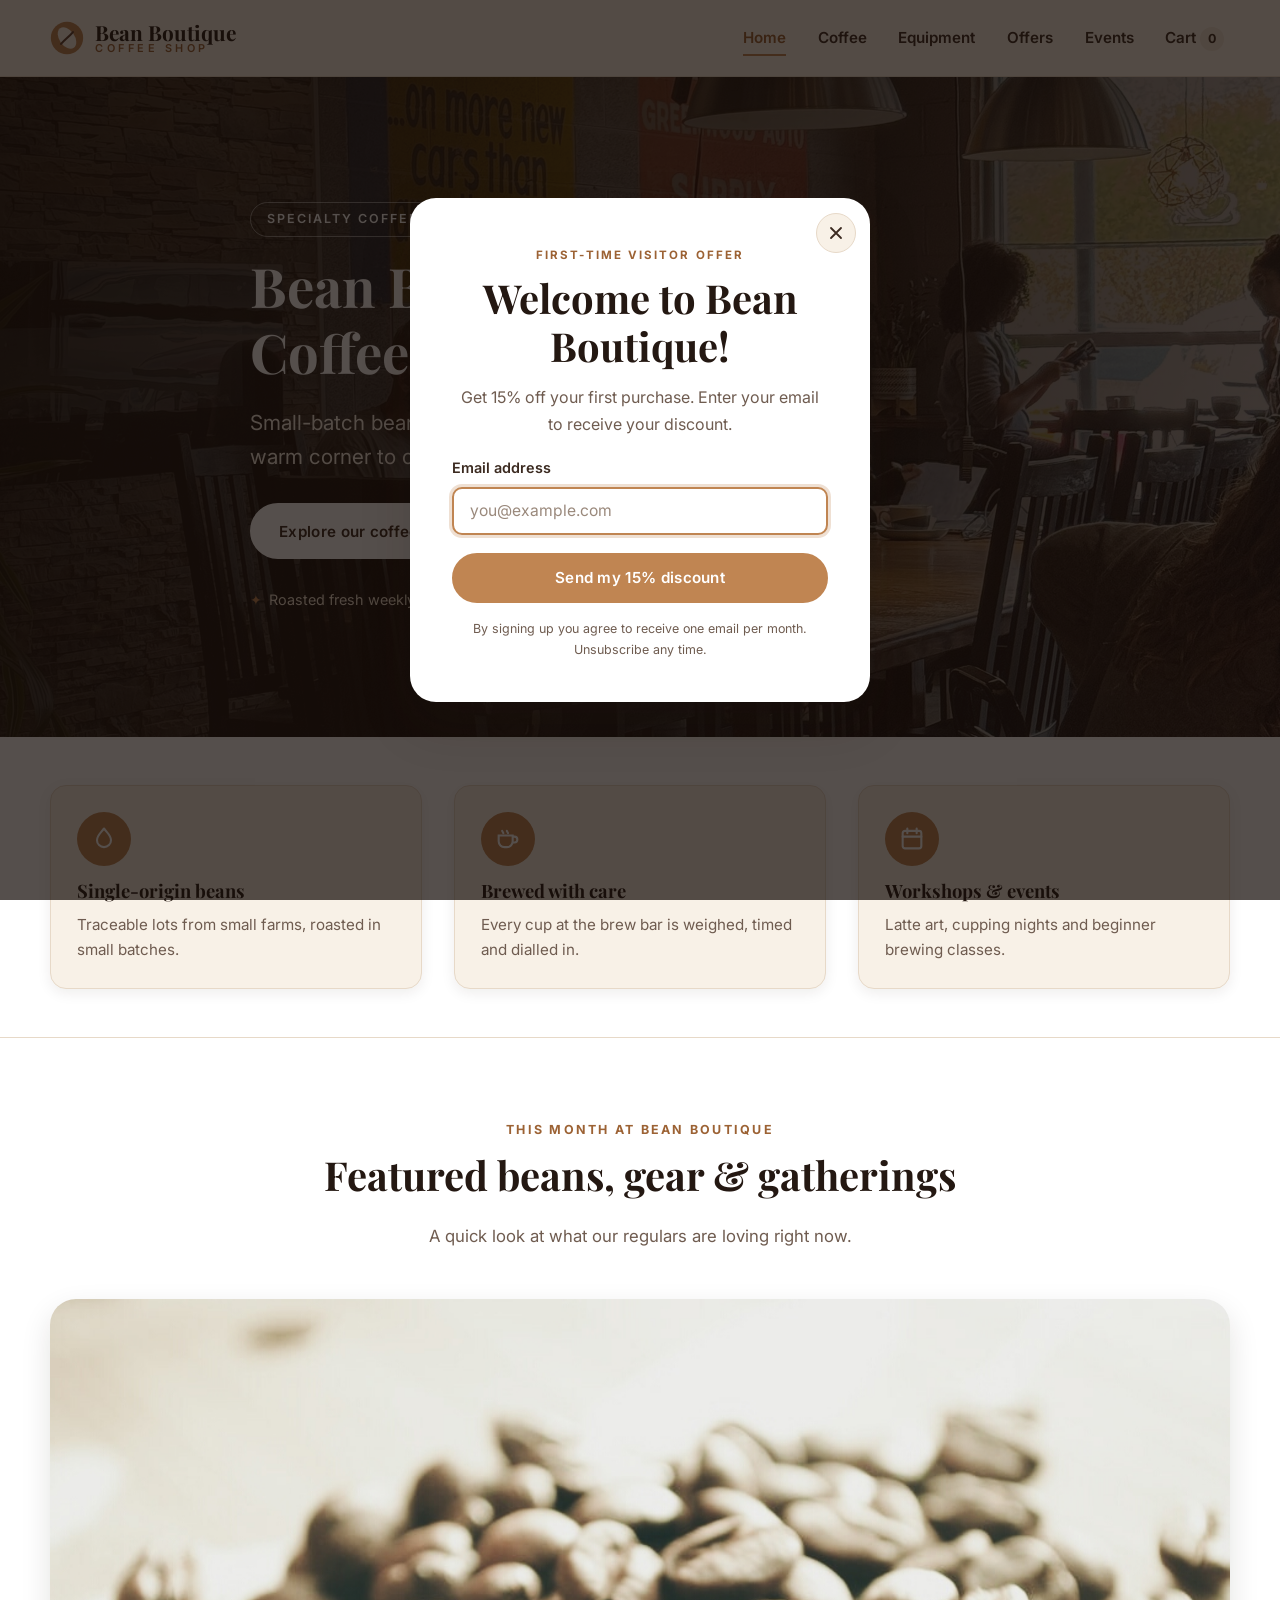
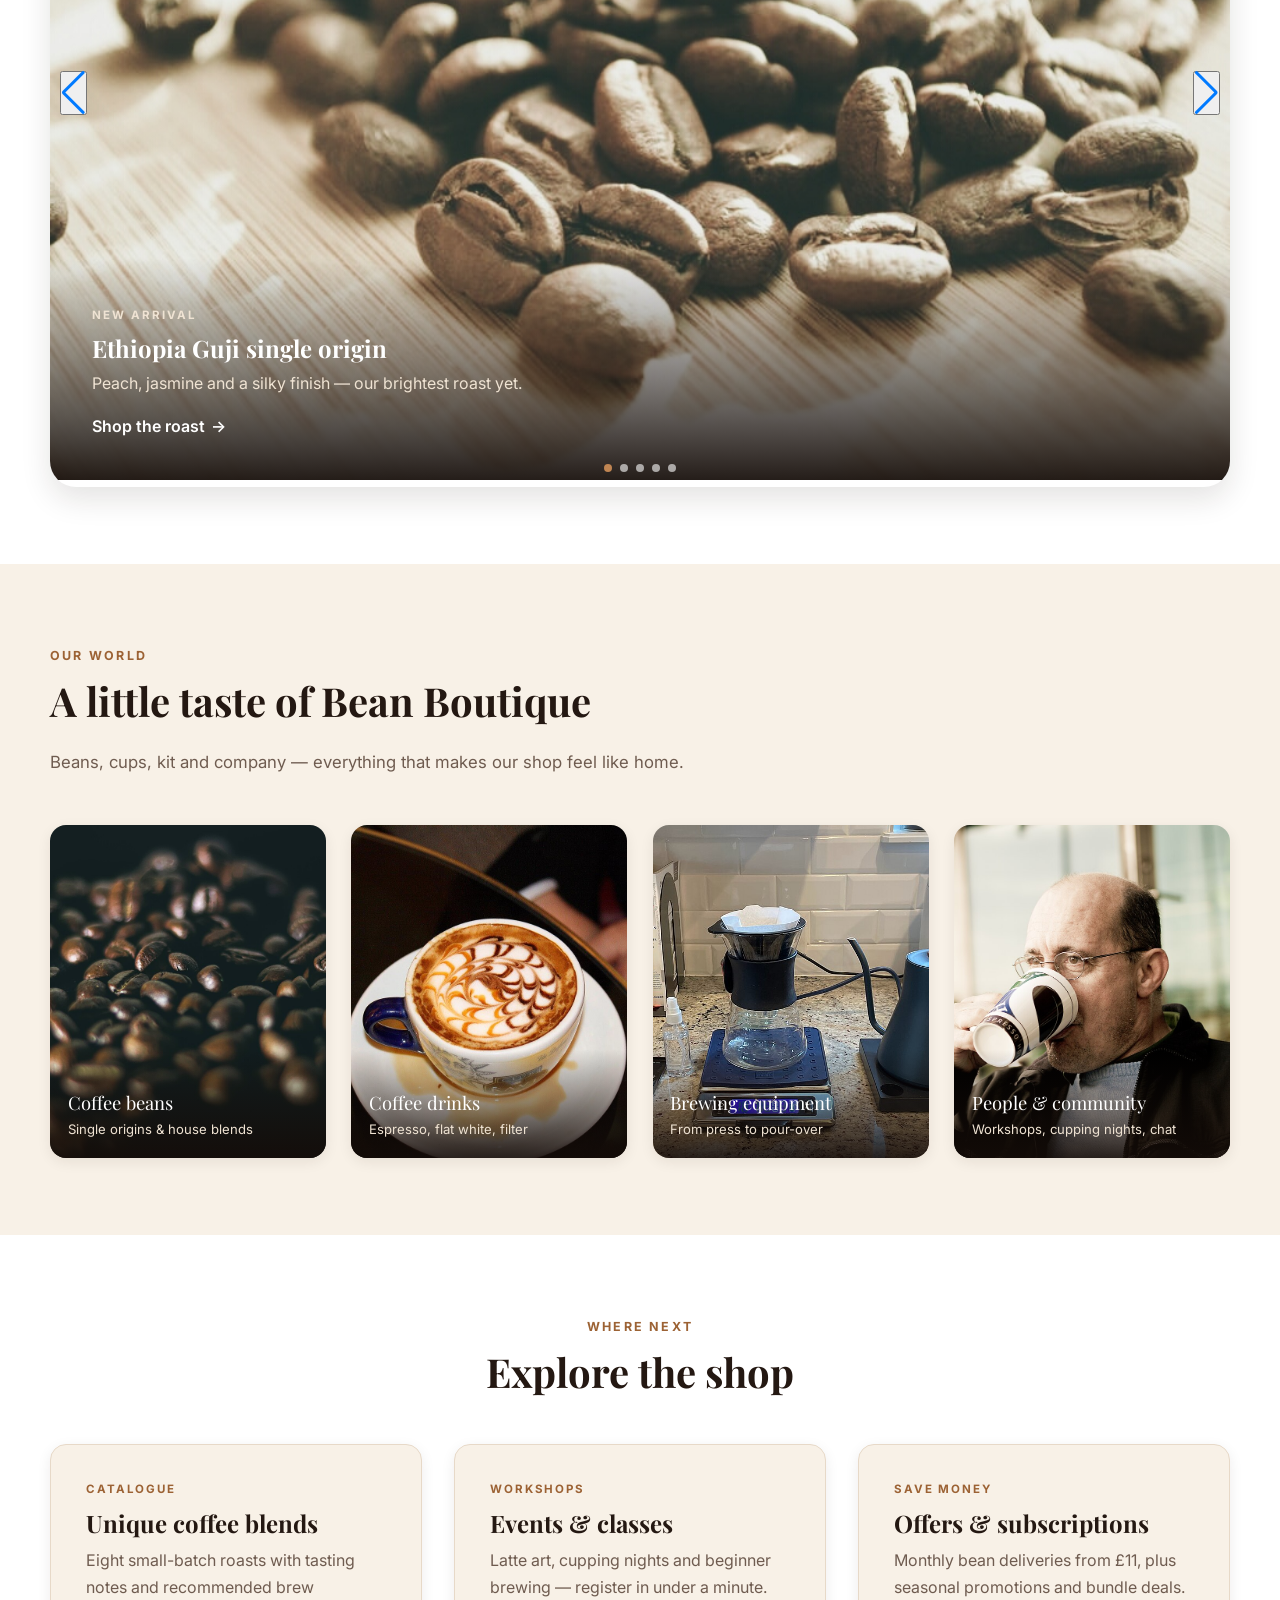
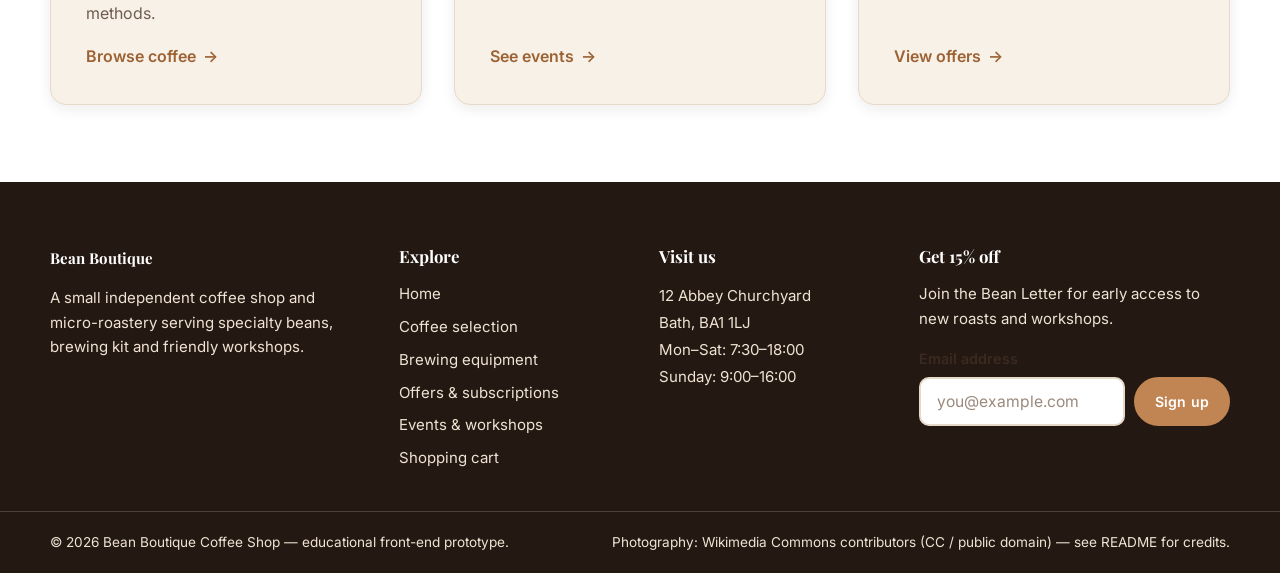
==== index.html @ a70d78e4 "initial_commit" ====
<!DOCTYPE html>
<html lang="en">
<head>
  <meta charset="UTF-8">
  <meta name="viewport" content="width=device-width, initial-scale=1.0">
  <meta name="description" content="Bean Boutique Coffee Shop — small-batch specialty coffee, brewing equipment, workshops and monthly subscriptions in Bath.">
  <meta name="theme-color" content="#241812">
  <title>Bean Boutique Coffee Shop | Home</title>

  <!-- Google Fonts (falls back to system fonts when offline) -->
  <link rel="preconnect" href="https://fonts.googleapis.com">
  <link rel="preconnect" href="https://fonts.gstatic.com" crossorigin>
  <link href="https://fonts.googleapis.com/css2?family=Playfair+Display:wght@600;700&amp;family=Inter:wght@400;500;600;700&amp;display=swap" rel="stylesheet">

  <!-- Main external stylesheet (linked by every page) -->
  <link rel="stylesheet" href="css/styles.css">

  <!-- Plugin 1: Swiper.js — featured products/events slideshow on the home page -->
  <link rel="stylesheet" href="plugins/swiper/swiper-bundle.min.css">
</head>
<body class="page-home">


  <a class="skip-link" href="#main-content">Skip to main content</a>

  <!-- ============================ HEADER ============================ -->
  <header class="site-header">
    <div class="container header-inner">
      <a class="brand" href="index.html">
        <span class="brand-mark" aria-hidden="true">
          <svg viewBox="0 0 40 40" width="34" height="34" focusable="false">
            <circle cx="20" cy="20" r="19" fill="#c08552"></circle>
            <ellipse cx="20" cy="20" rx="9" ry="14" fill="#f8f1e7" transform="rotate(-35 20 20)"></ellipse>
            <path d="M13 27 C18 21, 22 19, 27 13" stroke="#5c3d2e" stroke-width="2.4" fill="none" stroke-linecap="round"></path>
          </svg>
        </span>
        <span class="brand-text">
          <span class="brand-name">Bean Boutique</span>
          <span class="brand-tag">Coffee Shop</span>
        </span>
      </a>

      <button class="nav-toggle" type="button" aria-expanded="false" aria-controls="primary-nav">
        <span class="nav-toggle-bars" aria-hidden="true"><span></span><span></span><span></span></span>
        <span class="nav-toggle-label">Menu</span>
      </button>

      <nav id="primary-nav" class="primary-nav" aria-label="Primary">
        <ul>
          <li><a href="index.html" aria-current="page">Home</a></li>
          <li><a href="coffee.html">Coffee</a></li>
          <li><a href="equipment.html">Equipment</a></li>
          <li><a href="offers.html">Offers</a></li>
          <li><a href="events.html">Events</a></li>
          <li>
            <a class="nav-cart" href="cart.html">
              Cart <span class="cart-count" data-cart-count>0</span>
            </a>
          </li>
        </ul>
      </nav>
    </div>
  </header>

  <main id="main-content">

    <!-- ============================ HERO ============================ -->
    <section class="hero" aria-labelledby="hero-title">
      <div class="container hero-inner">
        <p class="hero-eyebrow">Specialty coffee roastery &amp; brew bar</p>
        <h1 id="hero-title">Bean Boutique<br>Coffee Shop</h1>
        <p class="hero-lead">Small-batch beans, hand-brewed rituals and a warm corner to call your own.</p>
        <div class="hero-actions">
          <a class="btn btn-light" href="coffee.html">Explore our coffee</a>
          <a class="btn btn-outline-light" href="offers.html">View current offers</a>
        </div>
        <ul class="hero-badges">
          <li>Roasted fresh weekly</li>
          <li>Ethically sourced</li>
          <li>Brew bar &amp; workshops</li>
        </ul>
      </div>
    </section>

    <!-- ======================= VALUE PROPOSITIONS ======================= -->
    <section class="section section--tight values" aria-labelledby="values-title">
      <div class="container">
        <h2 id="values-title" class="visually-hidden">Why choose Bean Boutique</h2>
        <ul class="values-grid">
          <li class="value-card">
            <span class="value-icon" aria-hidden="true">
              <svg viewBox="0 0 24 24" width="28" height="28" focusable="false"><path d="M12 3c-3 4-6 6-6 10a6 6 0 0 0 12 0c0-4-3-6-6-10z" fill="none" stroke="currentColor" stroke-width="1.8" stroke-linejoin="round"/></svg>
            </span>
            <h3>Single-origin beans</h3>
            <p>Traceable lots from small farms, roasted in small batches.</p>
          </li>
          <li class="value-card">
            <span class="value-icon" aria-hidden="true">
              <svg viewBox="0 0 24 24" width="28" height="28" focusable="false"><path d="M4 9h12v5a5 5 0 0 1-5 5H9a5 5 0 0 1-5-5V9z" fill="none" stroke="currentColor" stroke-width="1.8"/><path d="M16 10h1.5a2.5 2.5 0 0 1 0 5H16" fill="none" stroke="currentColor" stroke-width="1.8"/><path d="M7 5c0 1 1 1 1 2M11 5c0 1 1 1 1 2" fill="none" stroke="currentColor" stroke-width="1.8" stroke-linecap="round"/></svg>
            </span>
            <h3>Brewed with care</h3>
            <p>Every cup at the brew bar is weighed, timed and dialled in.</p>
          </li>
          <li class="value-card">
            <span class="value-icon" aria-hidden="true">
              <svg viewBox="0 0 24 24" width="28" height="28" focusable="false"><rect x="4" y="5" width="16" height="15" rx="2" fill="none" stroke="currentColor" stroke-width="1.8"/><path d="M4 10h16M8 3v4M16 3v4" fill="none" stroke="currentColor" stroke-width="1.8" stroke-linecap="round"/></svg>
            </span>
            <h3>Workshops &amp; events</h3>
            <p>Latte art, cupping nights and beginner brewing classes.</p>
          </li>
        </ul>
      </div>
    </section>

    <!-- ==================== FEATURED SLIDESHOW ==================== -->
    <!-- Plugin 1: Swiper.js — featured products and events slideshow -->
    <section class="section section--alt featured" aria-labelledby="featured-title">
      <div class="container">
        <header class="section-header section-header--center">
          <span class="section-eyebrow">This month at Bean Boutique</span>
          <h2 id="featured-title">Featured beans, gear &amp; gatherings</h2>
          <p>A quick look at what our regulars are loving right now.</p>
        </header>

        <div class="swiper featured-swiper" aria-label="Featured products and events slideshow">
          <div class="swiper-wrapper">

            <div class="swiper-slide">
              <article class="feature-slide">
                <img src="images/coffee/beans-arabica.jpg" alt="Close-up of freshly roasted Arabica coffee beans" width="900" height="600">
                <div class="feature-slide-caption">
                  <p class="feature-slide-tag">New arrival</p>
                  <h3>Ethiopia Guji single origin</h3>
                  <p>Peach, jasmine and a silky finish — our brightest roast yet.</p>
                  <a class="link-more" href="coffee.html">Shop the roast</a>
                </div>
              </article>
            </div>

            <div class="swiper-slide">
              <article class="feature-slide">
                <img src="images/coffee/coffee-drink.jpg" alt="Cappuccino decorated with latte art on a café table" width="900" height="600">
                <div class="feature-slide-caption">
                  <p class="feature-slide-tag">Brew bar pick</p>
                  <h3>Golden Hour Blend</h3>
                  <p>Caramel and milk chocolate — good straight or with milk.</p>
                  <a class="link-more" href="coffee.html">View coffee selection</a>
                </div>
              </article>
            </div>

            <div class="swiper-slide">
              <article class="feature-slide">
                <img src="images/equipment/espresso-machine.jpg" alt="Espresso machine pouring two shots into cups" width="900" height="600">
                <div class="feature-slide-caption">
                  <p class="feature-slide-tag">Equipment</p>
                  <h3>Home barista upgrades</h3>
                  <p>Machines, grinders and kettles to level up your morning ritual.</p>
                  <a class="link-more" href="equipment.html">Browse equipment</a>
                </div>
              </article>
            </div>

            <div class="swiper-slide">
              <article class="feature-slide">
                <img src="images/events/event-cupping.jpg" alt="Coffee cupping session with rows of tasting bowls and spoons" width="900" height="600">
                <div class="feature-slide-caption">
                  <p class="feature-slide-tag">Event</p>
                  <h3>Cupping: Origins Night</h3>
                  <p>Taste five single origins side by side with our head roaster.</p>
                  <a class="link-more" href="events.html">See all events</a>
                </div>
              </article>
            </div>

            <div class="swiper-slide">
              <article class="feature-slide">
                <img src="images/offers/offers-banner.jpg" alt="Latte with heart-shaped latte art seen from above" width="900" height="600">
                <div class="feature-slide-caption">
                  <p class="feature-slide-tag">Subscriptions</p>
                  <h3>Fresh beans, every month</h3>
                  <p>From £11 a month — pause or cancel whenever you like.</p>
                  <a class="link-more" href="offers.html">Compare plans</a>
                </div>
              </article>
            </div>

          </div>

          <div class="swiper-pagination"></div>
          <button class="swiper-button-prev" type="button" aria-label="Previous slide"></button>
          <button class="swiper-button-next" type="button" aria-label="Next slide"></button>
        </div>
      </div>
    </section>

    <!-- ===================== VISUAL SHOWCASE ===================== -->
    <section class="section showcase" aria-labelledby="showcase-title">
      <div class="container">
        <header class="section-header">
          <span class="section-eyebrow">Our world</span>
          <h2 id="showcase-title">A little taste of Bean Boutique</h2>
          <p>Beans, cups, kit and company — everything that makes our shop feel like home.</p>
        </header>

        <ul class="showcase-grid">
          <li class="showcase-card">
            <a href="coffee.html">
              <img src="images/coffee/coffee-beans.jpg" alt="Roasted coffee beans spread across a wooden surface" width="600" height="750" loading="lazy">
              <span class="showcase-caption">
                <span class="showcase-title">Coffee beans</span>
                <span class="showcase-hint">Single origins &amp; house blends</span>
              </span>
            </a>
          </li>
          <li class="showcase-card">
            <a href="coffee.html">
              <img src="images/coffee/coffee-drink.jpg" alt="Cappuccino with latte art served in a white cup" width="600" height="750" loading="lazy">
              <span class="showcase-caption">
                <span class="showcase-title">Coffee drinks</span>
                <span class="showcase-hint">Espresso, flat white, filter</span>
              </span>
            </a>
          </li>
          <li class="showcase-card">
            <a href="equipment.html">
              <img src="images/equipment/gooseneck-kettle.jpg" alt="Pour-over brewing setup with a gooseneck kettle, dripper and carafe" width="600" height="750" loading="lazy">
              <span class="showcase-caption">
                <span class="showcase-title">Brewing equipment</span>
                <span class="showcase-hint">From press to pour-over</span>
              </span>
            </a>
          </li>
          <li class="showcase-card">
            <a href="events.html">
              <img src="images/coffee/people-coffee.jpg" alt="Friends relaxing together over cups of coffee at a café table" width="600" height="750" loading="lazy">
              <span class="showcase-caption">
                <span class="showcase-title">People &amp; community</span>
                <span class="showcase-hint">Workshops, cupping nights, chat</span>
              </span>
            </a>
          </li>
        </ul>
      </div>
    </section>

    <!-- ===================== EXPLORE TEASERS ===================== -->
    <section class="section section--alt explore" aria-labelledby="explore-title">
      <div class="container">
        <header class="section-header section-header--center">
          <span class="section-eyebrow">Where next</span>
          <h2 id="explore-title">Explore the shop</h2>
        </header>

        <ul class="teaser-grid">
          <li class="teaser-card">
            <p class="teaser-tag">Catalogue</p>
            <h3>Unique coffee blends</h3>
            <p>Eight small-batch roasts with tasting notes and recommended brew methods.</p>
            <a class="link-more" href="coffee.html">Browse coffee</a>
          </li>
          <li class="teaser-card">
            <p class="teaser-tag">Workshops</p>
            <h3>Events &amp; classes</h3>
            <p>Latte art, cupping nights and beginner brewing — register in under a minute.</p>
            <a class="link-more" href="events.html">See events</a>
          </li>
          <li class="teaser-card">
            <p class="teaser-tag">Save money</p>
            <h3>Offers &amp; subscriptions</h3>
            <p>Monthly bean deliveries from £11, plus seasonal promotions and bundle deals.</p>
            <a class="link-more" href="offers.html">View offers</a>
          </li>
        </ul>
      </div>
    </section>

  </main>

  <!-- ============================ FOOTER ============================ -->
  <footer class="site-footer">
    <div class="container footer-grid">
      <div class="footer-col footer-brand">
        <p class="brand-name">Bean Boutique</p>
        <p>A small independent coffee shop and micro-roastery serving specialty beans, brewing kit and friendly workshops.</p>
      </div>

      <nav class="footer-col" aria-label="Footer">
        <h2 class="footer-heading">Explore</h2>
        <ul class="footer-links">
          <li><a href="index.html">Home</a></li>
          <li><a href="coffee.html">Coffee selection</a></li>
          <li><a href="equipment.html">Brewing equipment</a></li>
          <li><a href="offers.html">Offers &amp; subscriptions</a></li>
          <li><a href="events.html">Events &amp; workshops</a></li>
          <li><a href="cart.html">Shopping cart</a></li>
        </ul>
      </nav>

      <div class="footer-col">
        <h2 class="footer-heading">Visit us</h2>
        <address>
          12 Abbey Churchyard<br>
          Bath, BA1 1LJ<br>
          Mon–Sat: 7:30–18:00<br>
          Sunday: 9:00–16:00
        </address>
      </div>

      <div class="footer-col">
        <h2 class="footer-heading">Get 15% off</h2>
        <p>Join the Bean Letter for early access to new roasts and workshops.</p>
        <form class="newsletter-form js-newsletter" novalidate>
          <label for="footer-email">Email address</label>
          <div class="newsletter-row">
            <input type="email" id="footer-email" name="email" autocomplete="email" placeholder="you@example.com" required aria-describedby="footer-email-message">
            <button class="btn btn-primary btn-small" type="submit">Sign up</button>
          </div>
          <p class="form-message" id="footer-email-message" role="status"></p>
        </form>
      </div>
    </div>

    <div class="footer-bottom">
      <div class="container">
        <p>
          <span>&copy; <span data-current-year>2026</span> Bean Boutique Coffee Shop — educational front-end prototype.</span>
          <span>Photography: Wikimedia Commons contributors (CC / public domain) — see README for credits.</span>
        </p>
      </div>
    </div>
  </footer>

  <!-- ============== FIRST-VISITOR WELCOME MODAL ============== -->
  <div class="modal-backdrop" id="welcome-modal" hidden>
    <div class="modal" role="dialog" aria-modal="true" aria-labelledby="welcome-title" aria-describedby="welcome-desc">
      <button class="modal-close" type="button" aria-label="Close welcome offer dialog">
        <svg viewBox="0 0 24 24" width="20" height="20" aria-hidden="true" focusable="false"><path d="M6 6l12 12M18 6L6 18" stroke="currentColor" stroke-width="2.2" stroke-linecap="round"/></svg>
      </button>

      <span class="modal-eyebrow">First-time visitor offer</span>
      <h2 id="welcome-title">Welcome to Bean Boutique!</h2>
      <p id="welcome-desc">Get 15% off your first purchase. Enter your email to receive your discount.</p>

      <form id="welcome-form" novalidate>
        <div class="form-field">
          <label for="welcome-email">Email address</label>
          <input type="email" id="welcome-email" name="email" autocomplete="email" placeholder="you@example.com" required aria-describedby="welcome-email-error">
          <p class="field-error" id="welcome-email-error" hidden></p>
        </div>
        <button class="btn btn-primary btn-block" type="submit">Send my 15% discount</button>
      </form>

      <p class="form-message form-message--success" id="welcome-success" hidden role="status"></p>
      <p class="modal-smallprint">By signing up you agree to receive one email per month. Unsubscribe any time.</p>
    </div>
  </div>

  <!-- Plugin 1: Swiper.js (local copy) -->
  <script src="plugins/swiper/swiper-bundle.min.js"></script>
  <!-- Site script (all custom JavaScript lives here) -->
  <script src="js/script.js"></script>
</body>
</html>
---- css/styles.css ----
/* ==========================================================================
   Bean Boutique Coffee Shop — main stylesheet
   NCC Education Level 4 Front End Web Development assignment
   Original design built from scratch (no template).

   Contents
   1.  Design tokens
   2.  Reset and base styles
   3.  Utilities (layout, headings, accessibility helpers)
   4.  Buttons
   5.  Header and navigation (responsive)
   6.  Footer
   7.  Hero section (home page)
   8.  Home page content sections (values, slideshow, showcase, teasers)
   9.  First-visit welcome modal
   10. Inner page headers
   11. Coffee page: search, filters, product cards
   12. Equipment page cards
   13. Cart page
   14. Events page (event cards, registration form, map)
   15. Offers page (offer cards, pricing cards)
   16. Forms (shared)
   17. Alerts, toast messages
   18. Responsive media queries
   19. Motion preferences (accessibility)
   ========================================================================== */

/* --------------------------------------------------------------------------
   1. Design tokens
   -------------------------------------------------------------------------- */
:root {
  --color-ink: #241812;
  --color-espresso: #3b2a20;
  --color-coffee: #5c3d2e;
  --color-caramel: #c08552;
  --color-caramel-dark: #9c6234;
  --color-cream: #f8f1e7;
  --color-cream-deep: #efe3d3;
  --color-white: #ffffff;
  --color-text: #33261e;
  --color-muted: #6f5c50;
  --color-line: #e7d9c8;
  --color-success: #226b45;
  --color-error: #a3231b;

  --font-heading: "Playfair Display", Georgia, "Times New Roman", serif;
  --font-body: "Inter", "Segoe UI", Arial, sans-serif;

  --radius-sm: 10px;
  --radius: 16px;
  --radius-lg: 26px;

  --shadow-sm: 0 4px 14px rgba(36, 24, 18, 0.08);
  --shadow: 0 12px 30px rgba(36, 24, 18, 0.12);
  --shadow-lg: 0 22px 50px rgba(36, 24, 18, 0.18);

  --transition: 0.3s ease;
  --container: 1180px;
}

/* --------------------------------------------------------------------------
   2. Reset and base styles
   -------------------------------------------------------------------------- */
*,
*::before,
*::after {
  box-sizing: border-box;
}

html {
  scroll-behavior: smooth;
}

body {
  margin: 0;
  font-family: var(--font-body);
  font-size: 1rem;
  line-height: 1.65;
  color: var(--color-text);
  background-color: var(--color-cream);
  -webkit-font-smoothing: antialiased;
}

body.modal-open {
  overflow: hidden;
}

img {
  max-width: 100%;
  display: block;
  height: auto;
}

a {
  color: var(--color-caramel-dark);
  text-decoration: none;
  transition: color var(--transition);
}

a:hover {
  color: var(--color-espresso);
}

h1,
h2,
h3,
h4 {
  font-family: var(--font-heading);
  color: var(--color-ink);
  line-height: 1.2;
  margin-top: 0;
  margin-bottom: 0.6em;
}

h1 { font-size: clamp(2.1rem, 5vw, 3.4rem); }
h2 { font-size: clamp(1.7rem, 3.4vw, 2.5rem); }
h3 { font-size: clamp(1.2rem, 2.2vw, 1.5rem); }

p { margin-top: 0; margin-bottom: 1em; }

button { font-family: inherit; }

/* Visible, consistent keyboard focus ring */
:focus-visible {
  outline: 3px solid var(--color-caramel-dark);
  outline-offset: 3px;
  border-radius: 4px;
}

::selection {
  background: var(--color-caramel);
  color: var(--color-white);
}

/* --------------------------------------------------------------------------
   3. Utilities
   -------------------------------------------------------------------------- */
.container {
  width: min(var(--container), 100% - 2.5rem);
  margin-inline: auto;
}

.section {
  padding-block: clamp(3rem, 6vw, 5rem);
}

.section--tight {
  padding-block: clamp(2rem, 4vw, 3rem);
}

.section--alt {
  background-color: var(--color-white);
}

.section--dark {
  background-color: var(--color-espresso);
  color: var(--color-cream);
}

.section--dark h2,
.section--dark h3 {
  color: var(--color-white);
}

.section-header {
  max-width: 720px;
  margin-bottom: clamp(1.8rem, 4vw, 3rem);
}

.section-header--center {
  margin-inline: auto;
  text-align: center;
}

.section-eyebrow {
  display: inline-block;
  margin-bottom: 0.7rem;
  font-size: 0.78rem;
  font-weight: 700;
  letter-spacing: 0.18em;
  text-transform: uppercase;
  color: var(--color-caramel-dark);
}

.section-header p {
  color: var(--color-muted);
  font-size: 1.05rem;
  margin-bottom: 0;
}

.section--dark .section-header p {
  color: var(--color-cream-deep);
}

.visually-hidden {
  position: absolute !important;
  width: 1px;
  height: 1px;
  padding: 0;
  margin: -1px;
  overflow: hidden;
  clip: rect(0 0 0 0);
  white-space: nowrap;
  border: 0;
}

.skip-link {
  position: absolute;
  top: -60px;
  left: 1rem;
  z-index: 2000;
  padding: 0.7rem 1.2rem;
  background: var(--color-ink);
  color: var(--color-white);
  border-radius: 0 0 var(--radius-sm) var(--radius-sm);
  transition: top var(--transition);
}

.skip-link:focus {
  top: 0;
  color: var(--color-white);
}

.muted { color: var(--color-muted); }

.text-center { text-align: center; }


/* --------------------------------------------------------------------------
   4. Buttons
   -------------------------------------------------------------------------- */
.btn {
  display: inline-block;
  padding: 0.85rem 1.7rem;
  border: 2px solid transparent;
  border-radius: 999px;
  font-size: 0.95rem;
  font-weight: 600;
  letter-spacing: 0.02em;
  text-align: center;
  cursor: pointer;
  transition: transform var(--transition), box-shadow var(--transition),
    background-color var(--transition), color var(--transition),
    border-color var(--transition);
}

.btn:hover {
  transform: translateY(-3px);
  box-shadow: var(--shadow);
}

.btn:active { transform: translateY(-1px); }

.btn-primary {
  background-color: var(--color-caramel);
  color: var(--color-white);
  border-color: var(--color-caramel);
}

.btn-primary:hover {
  background-color: var(--color-caramel-dark);
  border-color: var(--color-caramel-dark);
  color: var(--color-white);
}

.btn-outline {
  background-color: transparent;
  color: var(--color-espresso);
  border-color: var(--color-espresso);
}

.btn-outline:hover {
  background-color: var(--color-espresso);
  color: var(--color-white);
}

.btn-light {
  background-color: var(--color-white);
  color: var(--color-espresso);
  border-color: var(--color-white);
}

.btn-light:hover {
  background-color: var(--color-cream);
  color: var(--color-espresso);
}

.btn-outline-light {
  background-color: transparent;
  color: var(--color-white);
  border-color: rgba(255, 255, 255, 0.85);
}

.btn-outline-light:hover {
  background-color: var(--color-white);
  color: var(--color-espresso);
}

.btn-small {
  padding: 0.55rem 1.15rem;
  font-size: 0.88rem;
}

.btn-block {
  display: block;
  width: 100%;
}

.link-more {
  display: inline-flex;
  align-items: center;
  gap: 0.4rem;
  font-weight: 600;
}

.link-more::after {
  content: "\2192";
  transition: transform var(--transition);
}

.link-more:hover::after {
  transform: translateX(5px);
}

/* --------------------------------------------------------------------------
   5. Header and navigation
   -------------------------------------------------------------------------- */
.site-header {
  position: sticky;
  top: 0;
  z-index: 1000;
  background-color: rgba(248, 241, 231, 0.96);
  backdrop-filter: blur(8px);
  border-bottom: 1px solid var(--color-line);
  transition: box-shadow var(--transition);
}

.site-header.is-scrolled {
  box-shadow: var(--shadow-sm);
}

.header-inner {
  display: flex;
  align-items: center;
  justify-content: space-between;
  gap: 1.5rem;
  min-height: 76px;
}

.brand {
  display: inline-flex;
  align-items: center;
  gap: 0.7rem;
  color: var(--color-ink);
}

.brand:hover { color: var(--color-ink); }

.brand-mark {
  display: inline-flex;
  transition: transform var(--transition);
}

.brand:hover .brand-mark {
  transform: rotate(-12deg) scale(1.05);
}

.brand-text {
  display: flex;
  flex-direction: column;
  line-height: 1.1;
}

.brand-name {
  font-family: var(--font-heading);
  font-size: 1.3rem;
  font-weight: 700;
}

.brand-tag {
  font-size: 0.68rem;
  font-weight: 600;
  letter-spacing: 0.32em;
  text-transform: uppercase;
  color: var(--color-caramel-dark);
}

.primary-nav ul {
  display: flex;
  align-items: center;
  gap: clamp(0.4rem, 1.6vw, 1.4rem);
  list-style: none;
  margin: 0;
  padding: 0;
}

.primary-nav a {
  position: relative;
  display: inline-block;
  padding: 0.5rem 0.35rem;
  color: var(--color-espresso);
  font-size: 0.95rem;
  font-weight: 600;
}

/* Animated underline on hover / current page (smooth hover effect) */
.primary-nav a::after {
  content: "";
  position: absolute;
  left: 0.35rem;
  right: 0.35rem;
  bottom: 0.15rem;
  height: 2px;
  background-color: var(--color-caramel);
  transform: scaleX(0);
  transform-origin: left;
  transition: transform var(--transition);
}

.primary-nav a:hover::after,
.primary-nav a:focus-visible::after,
.primary-nav a[aria-current="page"]::after {
  transform: scaleX(1);
}

.primary-nav a:hover {
  color: var(--color-caramel-dark);
}

.primary-nav a[aria-current="page"] {
  color: var(--color-caramel-dark);
}

.nav-cart {
  display: inline-flex;
  align-items: center;
  gap: 0.4rem;
}

.cart-count {
  display: inline-grid;
  place-items: center;
  min-width: 24px;
  height: 24px;
  padding-inline: 0.35rem;
  border-radius: 999px;
  background-color: var(--color-cream-deep);
  color: var(--color-espresso);
  font-size: 0.78rem;
  font-weight: 700;
  transition: background-color var(--transition), color var(--transition),
    transform var(--transition);
}

.cart-count.has-items {
  background-color: var(--color-caramel);
  color: var(--color-white);
  transform: scale(1.08);
}

/* Hamburger toggle (hidden on desktop) */
.nav-toggle {
  display: none;
  align-items: center;
  gap: 0.5rem;
  padding: 0.55rem 0.9rem;
  background-color: var(--color-espresso);
  color: var(--color-white);
  border: none;
  border-radius: 999px;
  font-size: 0.85rem;
  font-weight: 600;
  cursor: pointer;
}

.nav-toggle-bars {
  display: inline-flex;
  flex-direction: column;
  gap: 4px;
}

.nav-toggle-bars span {
  display: block;
  width: 18px;
  height: 2px;
  background-color: currentColor;
  border-radius: 2px;
  transition: transform var(--transition), opacity var(--transition);
}

/* --------------------------------------------------------------------------
   6. Footer
   -------------------------------------------------------------------------- */
.site-footer {
  background-color: var(--color-ink);
  color: var(--color-cream-deep);
  padding-top: clamp(2.5rem, 5vw, 4rem);
}

.footer-grid {
  display: grid;
  grid-template-columns: 1.4fr 1fr 1fr 1.4fr;
  gap: clamp(1.5rem, 3vw, 3rem);
  padding-bottom: 2.5rem;
}

.footer-heading {
  font-size: 1.05rem;
  color: var(--color-white);
  margin-bottom: 1rem;
}

.footer-brand .brand-name {
  color: var(--color-white);
}

.site-footer p,
.site-footer li,
.site-footer address {
  font-size: 0.94rem;
  color: var(--color-cream-deep);
}

.site-footer a {
  color: var(--color-cream-deep);
}

.site-footer a:hover,
.site-footer a:focus-visible {
  color: var(--color-caramel);
}

.footer-links {
  list-style: none;
  margin: 0;
  padding: 0;
  display: grid;
  gap: 0.5rem;
}

.site-footer address {
  font-style: normal;
  line-height: 1.8;
}

.footer-bottom {
  border-top: 1px solid rgba(248, 241, 231, 0.18);
  padding-block: 1.2rem;
}

.footer-bottom p {
  margin: 0;
  font-size: 0.85rem;
  display: flex;
  flex-wrap: wrap;
  gap: 0.5rem 1.5rem;
  justify-content: space-between;
}

/* --------------------------------------------------------------------------
   7. Hero (home page)
   -------------------------------------------------------------------------- */
.hero {
  position: relative;
  min-height: clamp(460px, 78vh, 660px);
  display: flex;
  align-items: center;
  color: var(--color-white);
  background-color: var(--color-ink);
  background-image: url("../images/hero/hero-cafe.jpg");
  background-size: cover;
  background-position: center;
  overflow: hidden;
}

/* Dark overlay keeps the text readable over the photograph */
.hero::before {
  content: "";
  position: absolute;
  inset: 0;
  background: linear-gradient(
    100deg,
    rgba(20, 12, 8, 0.88) 0%,
    rgba(36, 24, 18, 0.72) 45%,
    rgba(36, 24, 18, 0.35) 100%
  );
}

.hero-inner {
  position: relative;
  z-index: 1;
  padding-block: clamp(3rem, 8vw, 5.5rem);
  max-width: 780px;
}

.hero-eyebrow {
  display: inline-block;
  margin-bottom: 1rem;
  padding: 0.4rem 1rem;
  border: 1px solid rgba(255, 255, 255, 0.45);
  border-radius: 999px;
  font-size: 0.78rem;
  font-weight: 600;
  letter-spacing: 0.16em;
  text-transform: uppercase;
}

.hero h1 {
  color: var(--color-white);
  margin-bottom: 0.4em;
}

.hero-lead {
  font-size: clamp(1.05rem, 2vw, 1.3rem);
  max-width: 34ch;
  color: var(--color-cream);
}

.hero-actions {
  display: flex;
  flex-wrap: wrap;
  gap: 0.9rem;
  margin-block: 1.8rem;
}

.hero-badges {
  display: flex;
  flex-wrap: wrap;
  gap: 0.6rem 1.6rem;
  list-style: none;
  margin: 0;
  padding: 0;
  font-size: 0.9rem;
  color: var(--color-cream-deep);
}

.hero-badges li {
  position: relative;
  padding-left: 1.2rem;
}

.hero-badges li::before {
  content: "\2726";
  position: absolute;
  left: 0;
  color: var(--color-caramel);
}

/* --------------------------------------------------------------------------
   8. Home page content sections
   -------------------------------------------------------------------------- */
.values {
  background-color: var(--color-white);
  border-bottom: 1px solid var(--color-line);
}

.values-grid {
  display: grid;
  grid-template-columns: repeat(3, 1fr);
  gap: clamp(1rem, 2.5vw, 2rem);
  list-style: none;
  margin: 0;
  padding: 0;
}

.value-card {
  display: flex;
  flex-direction: column;
  align-items: flex-start;
  gap: 0.4rem;
  padding: 1.6rem;
  background-color: var(--color-cream);
  border: 1px solid var(--color-line);
  border-radius: var(--radius);
  box-shadow: var(--shadow-sm);
  transition: transform var(--transition), box-shadow var(--transition);
}

.value-card:hover {
  transform: translateY(-6px);
  box-shadow: var(--shadow);
}

.value-card h3 {
  font-size: 1.15rem;
  margin-bottom: 0.2em;
}

.value-card p {
  margin-bottom: 0;
  color: var(--color-muted);
  font-size: 0.95rem;
}

.value-icon {
  display: inline-grid;
  place-items: center;
  width: 54px;
  height: 54px;
  border-radius: 50%;
  background-color: var(--color-caramel);
  color: var(--color-white);
  margin-bottom: 0.5rem;
}

/* Featured slideshow (Swiper) */
.featured-swiper {
  overflow: hidden;
  border-radius: var(--radius-lg);
  box-shadow: var(--shadow);
}

.feature-slide {
  position: relative;
  min-height: clamp(320px, 44vw, 460px);
}

.feature-slide img {
  width: 100%;
  height: 100%;
  min-height: clamp(320px, 44vw, 460px);
  object-fit: cover;
}

.feature-slide-caption {
  position: absolute;
  left: 0;
  right: 0;
  bottom: 0;
  padding: clamp(1.4rem, 4vw, 2.6rem);
  background: linear-gradient(to top, rgba(20, 12, 8, 0.92), rgba(20, 12, 8, 0));
  color: var(--color-white);
}

.feature-slide-caption h3 {
  color: var(--color-white);
  margin-bottom: 0.3em;
}

.feature-slide-caption p {
  max-width: 46ch;
  color: var(--color-cream-deep);
}

.feature-slide-tag {
  display: inline-block;
  margin-bottom: 0.6rem;
  font-size: 0.72rem;
  font-weight: 700;
  letter-spacing: 0.18em;
  text-transform: uppercase;
  color: var(--color-caramel);
}

.feature-slide-caption .link-more {
  color: var(--color-white);
}

.feature-slide-caption .link-more:hover {
  color: var(--color-caramel);
}

.featured-swiper .swiper-pagination-bullet {
  background-color: var(--color-white);
  opacity: 0.6;
}

.featured-swiper .swiper-pagination-bullet-active {
  background-color: var(--color-caramel);
  opacity: 1;
}

/* Visual showcase grid (border-radius, box-shadow, hover, transitions) */
.showcase-grid {
  display: grid;
  grid-template-columns: repeat(4, 1fr);
  gap: clamp(1rem, 2vw, 1.6rem);
  list-style: none;
  margin: 0;
  padding: 0;
}

.showcase-card a {
  position: relative;
  display: block;
  border-radius: var(--radius);
  overflow: hidden;
  box-shadow: var(--shadow-sm);
  transition: transform var(--transition), box-shadow var(--transition);
}

.showcase-card img {
  width: 100%;
  height: clamp(260px, 26vw, 360px);
  object-fit: cover;
  transition: transform 0.5s ease;
}

.showcase-card a:hover,
.showcase-card a:focus-visible {
  transform: translateY(-8px);
  box-shadow: var(--shadow-lg);
}

.showcase-card a:hover img,
.showcase-card a:focus-visible img {
  transform: scale(1.07);
}

.showcase-caption {
  position: absolute;
  left: 0;
  right: 0;
  bottom: 0;
  display: block;
  padding: 2.4rem 1.1rem 1.1rem;
  background: linear-gradient(to top, rgba(20, 12, 8, 0.9), rgba(20, 12, 8, 0));
}

.showcase-title {
  display: block;
  font-family: var(--font-heading);
  font-size: 1.15rem;
  color: var(--color-white);
}

.showcase-hint {
  display: block;
  font-size: 0.82rem;
  color: var(--color-cream-deep);
}

/* Explore teaser cards */
.teaser-grid {
  display: grid;
  grid-template-columns: repeat(3, 1fr);
  gap: clamp(1rem, 2.5vw, 2rem);
  list-style: none;
  margin: 0;
  padding: 0;
}

.teaser-card {
  display: flex;
  flex-direction: column;
  align-items: flex-start;
  padding: clamp(1.5rem, 3vw, 2.2rem);
  background-color: var(--color-cream);
  border: 1px solid var(--color-line);
  border-radius: var(--radius);
  box-shadow: var(--shadow-sm);
  transition: transform var(--transition), box-shadow var(--transition),
    border-color var(--transition);
}

.teaser-card:hover {
  transform: translateY(-6px);
  box-shadow: var(--shadow);
  border-color: var(--color-caramel);
}

.teaser-card h3 {
  margin-bottom: 0.4em;
}

.teaser-card p:not(.teaser-tag) {
  color: var(--color-muted);
  flex-grow: 1;
}

.teaser-tag {
  margin-bottom: 0.6rem;
  font-size: 0.72rem;
  font-weight: 700;
  letter-spacing: 0.16em;
  text-transform: uppercase;
  color: var(--color-caramel-dark);
}

/* --------------------------------------------------------------------------
   9. First-visit welcome modal
   -------------------------------------------------------------------------- */
.modal-backdrop {
  position: fixed;
  inset: 0;
  z-index: 1500;
  display: flex;
  align-items: center;
  justify-content: center;
  padding: 1.2rem;
  background-color: rgba(20, 12, 8, 0.72);
  animation: fadeIn 0.35s ease;
}

.modal-backdrop[hidden] {
  display: none;
}

.modal {
  position: relative;
  width: min(460px, 100%);
  padding: clamp(1.8rem, 4vw, 2.6rem);
  background-color: var(--color-white);
  border-radius: var(--radius-lg);
  box-shadow: var(--shadow-lg);
  text-align: center;
  animation: slideUp 0.4s ease;
}

.modal-eyebrow {
  display: inline-block;
  margin-bottom: 0.6rem;
  font-size: 0.72rem;
  font-weight: 700;
  letter-spacing: 0.18em;
  text-transform: uppercase;
  color: var(--color-caramel-dark);
}

.modal h2 {
  margin-bottom: 0.35em;
}

.modal p {
  color: var(--color-muted);
}

.modal-close {
  position: absolute;
  top: 0.9rem;
  right: 0.9rem;
  display: grid;
  place-items: center;
  width: 40px;
  height: 40px;
  border: 1px solid var(--color-line);
  border-radius: 50%;
  background-color: var(--color-cream);
  color: var(--color-espresso);
  cursor: pointer;
  transition: background-color var(--transition), transform var(--transition);
}

.modal-close:hover {
  background-color: var(--color-caramel);
  color: var(--color-white);
  transform: rotate(90deg);
}

.modal form {
  margin-top: 1.2rem;
  text-align: left;
}

.modal-smallprint {
  margin-top: 1rem;
  margin-bottom: 0;
  font-size: 0.78rem;
}

@keyframes fadeIn {
  from { opacity: 0; }
  to { opacity: 1; }
}

@keyframes slideUp {
  from { opacity: 0; transform: translateY(28px); }
  to { opacity: 1; transform: translateY(0); }
}

/* --------------------------------------------------------------------------
   10. Inner page headers
   -------------------------------------------------------------------------- */
.page-hero {
  position: relative;
  padding-block: clamp(2.6rem, 6vw, 4.5rem);
  background-color: var(--color-espresso);
  color: var(--color-cream);
  overflow: hidden;
}

.page-hero::after {
  content: "";
  position: absolute;
  right: -80px;
  top: -80px;
  width: 320px;
  height: 320px;
  border-radius: 50%;
  background-color: rgba(192, 133, 82, 0.25);
}

.page-hero .container {
  position: relative;
  z-index: 1;
}

.page-hero .section-eyebrow {
  color: var(--color-caramel);
}

.page-hero h1 {
  color: var(--color-white);
  margin-bottom: 0.35em;
}

.page-hero p {
  max-width: 62ch;
  color: var(--color-cream-deep);
  margin-bottom: 0;
  font-size: 1.05rem;
}

.breadcrumb {
  display: flex;
  flex-wrap: wrap;
  gap: 0.5rem;
  list-style: none;
  margin: 0 0 1rem;
  padding: 0;
  font-size: 0.85rem;
}

.breadcrumb a {
  color: var(--color-cream-deep);
}

.breadcrumb a:hover {
  color: var(--color-caramel);
}

.breadcrumb li::after {
  content: "/";
  margin-left: 0.5rem;
  color: var(--color-caramel);
}

.breadcrumb li:last-child::after {
  content: "";
}

/* --------------------------------------------------------------------------
   11. Coffee page: search bar, category filters, product cards
   -------------------------------------------------------------------------- */
.catalogue-tools {
  display: grid;
  gap: 1.2rem;
  margin-bottom: clamp(1.8rem, 4vw, 2.6rem);
}

.search-bar {
  position: relative;
  display: flex;
  align-items: center;
  gap: 0.7rem;
  max-width: 640px;
  padding: 0.45rem 0.45rem 0.45rem 1.2rem;
  background-color: var(--color-white);
  border: 2px solid var(--color-line);
  border-radius: 999px;
  box-shadow: var(--shadow-sm);
  transition: border-color var(--transition), box-shadow var(--transition),
    transform var(--transition);
}

.search-bar:focus-within {
  border-color: var(--color-caramel);
  box-shadow: var(--shadow);
  transform: translateY(-2px);
}

.search-bar svg {
  flex-shrink: 0;
  color: var(--color-caramel-dark);
}

.search-bar input {
  flex: 1;
  min-width: 0;
  padding: 0.55rem 0;
  border: none;
  background: transparent;
  font-family: inherit;
  font-size: 1rem;
  color: var(--color-text);
}

.search-bar input:focus {
  outline: none;
}

.search-bar input::placeholder {
  color: var(--color-muted);
}

.search-clear {
  padding: 0.5rem 1.1rem;
  border: none;
  border-radius: 999px;
  background-color: var(--color-cream-deep);
  color: var(--color-espresso);
  font-size: 0.85rem;
  font-weight: 600;
  cursor: pointer;
  transition: background-color var(--transition), color var(--transition);
}

.search-clear:hover {
  background-color: var(--color-caramel);
  color: var(--color-white);
}

.filter-chips {
  display: flex;
  flex-wrap: wrap;
  gap: 0.6rem;
  list-style: none;
  margin: 0;
  padding: 0;
}

.chip {
  padding: 0.5rem 1.15rem;
  border: 2px solid var(--color-line);
  border-radius: 999px;
  background-color: var(--color-white);
  color: var(--color-espresso);
  font-size: 0.88rem;
  font-weight: 600;
  cursor: pointer;
  transition: background-color var(--transition), color var(--transition),
    border-color var(--transition), transform var(--transition);
}

.chip:hover {
  transform: translateY(-2px);
  border-color: var(--color-caramel);
}

.chip[aria-pressed="true"] {
  background-color: var(--color-espresso);
  border-color: var(--color-espresso);
  color: var(--color-white);
}

.search-status {
  margin: 0;
  font-size: 0.92rem;
  color: var(--color-muted);
}

.product-grid {
  display: grid;
  grid-template-columns: repeat(auto-fill, minmax(270px, 1fr));
  gap: clamp(1.2rem, 2.5vw, 1.8rem);
}

.product-card {
  display: flex;
  flex-direction: column;
  background-color: var(--color-white);
  border: 1px solid var(--color-line);
  border-radius: var(--radius);
  overflow: hidden;
  box-shadow: var(--shadow-sm);
  transition: transform var(--transition), box-shadow var(--transition),
    opacity 0.35s ease;
}

.product-card:hover {
  transform: translateY(-8px);
  box-shadow: var(--shadow-lg);
}

/* Animated show/hide used by the search filter */
.product-card.is-hidden {
  display: none;
}

.product-card.is-filtered-in {
  animation: cardIn 0.45s ease both;
}

@keyframes cardIn {
  from { opacity: 0; transform: translateY(18px) scale(0.97); }
  to { opacity: 1; transform: translateY(0) scale(1); }
}

.product-media {
  position: relative;
}

.product-media img {
  width: 100%;
  height: 210px;
  object-fit: cover;
  transition: transform 0.5s ease;
}

.product-card:hover .product-media img {
  transform: scale(1.05);
}

.product-badge {
  position: absolute;
  top: 0.8rem;
  left: 0.8rem;
  padding: 0.28rem 0.75rem;
  border-radius: 999px;
  background-color: var(--color-espresso);
  color: var(--color-white);
  font-size: 0.7rem;
  font-weight: 700;
  letter-spacing: 0.1em;
  text-transform: uppercase;
}

.product-body {
  display: flex;
  flex-direction: column;
  flex-grow: 1;
  padding: 1.3rem 1.3rem 1.5rem;
}

.product-body h3 {
  margin-bottom: 0.35em;
}

.product-desc {
  color: var(--color-muted);
  font-size: 0.94rem;
}

.product-meta {
  margin: 0 0 1.1rem;
  padding: 0.9rem 0;
  border-top: 1px dashed var(--color-line);
  border-bottom: 1px dashed var(--color-line);
  font-size: 0.88rem;
}

.product-meta div {
  display: flex;
  gap: 0.5rem;
  margin-bottom: 0.35rem;
}

.product-meta div:last-child {
  margin-bottom: 0;
}

.product-meta dt {
  flex-shrink: 0;
  font-weight: 700;
  color: var(--color-espresso);
}

.product-meta dd {
  margin: 0;
  color: var(--color-muted);
}

.product-footer {
  display: flex;
  align-items: center;
  justify-content: space-between;
  gap: 0.8rem;
  margin-top: auto;
}

.product-price {
  font-family: var(--font-heading);
  font-size: 1.35rem;
  font-weight: 700;
  color: var(--color-ink);
}

.btn.is-added {
  background-color: var(--color-success);
  border-color: var(--color-success);
  color: var(--color-white);
}

.search-empty {
  padding: clamp(2rem, 5vw, 3.5rem);
  text-align: center;
  background-color: var(--color-white);
  border: 1px dashed var(--color-line);
  border-radius: var(--radius);
}

.search-empty h3 {
  margin-bottom: 0.3em;
}

.search-empty p {
  color: var(--color-muted);
}

/* --------------------------------------------------------------------------
   12. Equipment page cards
   -------------------------------------------------------------------------- */
.equipment-grid {
  display: grid;
  grid-template-columns: repeat(auto-fill, minmax(320px, 1fr));
  gap: clamp(1.2rem, 2.5vw, 2rem);
}

.equipment-card {
  display: flex;
  flex-direction: column;
  background-color: var(--color-white);
  border: 1px solid var(--color-line);
  border-radius: var(--radius);
  overflow: hidden;
  box-shadow: var(--shadow-sm);
  transition: transform var(--transition), box-shadow var(--transition);
}

.equipment-card:hover {
  transform: translateY(-6px);
  box-shadow: var(--shadow);
}

.equipment-media {
  position: relative;
}

.equipment-media img {
  width: 100%;
  height: 230px;
  object-fit: cover;
  transition: transform 0.5s ease;
}

.equipment-card:hover .equipment-media img {
  transform: scale(1.05);
}

.equipment-price-tag {
  position: absolute;
  right: 0.8rem;
  bottom: 0.8rem;
  padding: 0.35rem 0.9rem;
  border-radius: 999px;
  background-color: var(--color-white);
  color: var(--color-ink);
  font-family: var(--font-heading);
  font-size: 1.05rem;
  font-weight: 700;
  box-shadow: var(--shadow-sm);
}

.equipment-body {
  display: flex;
  flex-direction: column;
  flex-grow: 1;
  padding: 1.4rem;
}

.equipment-body h3 {
  margin-bottom: 0.35em;
}

.equipment-desc {
  color: var(--color-muted);
  font-size: 0.94rem;
}

.usage-tips {
  margin: 0 0 1.3rem;
  padding: 1rem 1.1rem;
  background-color: var(--color-cream);
  border-left: 4px solid var(--color-caramel);
  border-radius: 0 var(--radius-sm) var(--radius-sm) 0;
  font-size: 0.88rem;
}

.usage-tips strong {
  display: block;
  margin-bottom: 0.35rem;
  color: var(--color-espresso);
}

.usage-tips ul {
  margin: 0;
  padding-left: 1.1rem;
  color: var(--color-muted);
}

.usage-tips li {
  margin-bottom: 0.25rem;
}

.usage-tips li:last-child {
  margin-bottom: 0;
}

.equipment-footer {
  display: flex;
  align-items: center;
  justify-content: space-between;
  gap: 0.8rem;
  margin-top: auto;
}

.equipment-price {
  font-family: var(--font-heading);
  font-size: 1.4rem;
  font-weight: 700;
}

/* --------------------------------------------------------------------------
   13. Cart page
   -------------------------------------------------------------------------- */
.cart-layout {
  display: grid;
  grid-template-columns: 1.7fr 1fr;
  gap: clamp(1.5rem, 3vw, 2.5rem);
  align-items: start;
}

.cart-items {
  display: grid;
  gap: 1rem;
}

.cart-item {
  display: grid;
  grid-template-columns: 1.6fr auto 0.8fr auto;
  align-items: center;
  gap: 1.2rem;
  padding: 1.1rem;
  background-color: var(--color-white);
  border: 1px solid var(--color-line);
  border-radius: var(--radius);
  box-shadow: var(--shadow-sm);
  transition: box-shadow var(--transition), transform var(--transition);
}

.cart-item:hover {
  box-shadow: var(--shadow);
  transform: translateX(4px);
}

.cart-item-product {
  display: flex;
  align-items: center;
  gap: 1rem;
  min-width: 0;
}

.cart-item-image {
  width: 78px;
  height: 78px;
  object-fit: cover;
  border-radius: var(--radius-sm);
  flex-shrink: 0;
}

.cart-item-name {
  font-size: 1.05rem;
  margin-bottom: 0.15em;
}

.cart-item-unit {
  margin: 0;
  font-size: 0.85rem;
  color: var(--color-muted);
}

.cart-item-quantity label {
  display: block;
  font-size: 0.78rem;
  color: var(--color-muted);
  margin-bottom: 0.3rem;
}

.cart-item-quantity input {
  width: 76px;
  padding: 0.5rem 0.6rem;
  border: 2px solid var(--color-line);
  border-radius: var(--radius-sm);
  font-family: inherit;
  font-size: 0.95rem;
  background-color: var(--color-cream);
  transition: border-color var(--transition);
}

.cart-item-quantity input:focus {
  border-color: var(--color-caramel);
}

.cart-item-total {
  margin: 0;
  font-family: var(--font-heading);
  font-size: 1.15rem;
  font-weight: 700;
  text-align: right;
}

.cart-summary {
  position: sticky;
  top: calc(76px + 1rem);
  padding: 1.6rem;
  background-color: var(--color-white);
  border: 1px solid var(--color-line);
  border-radius: var(--radius);
  box-shadow: var(--shadow);
}

.cart-summary h2 {
  font-size: 1.4rem;
}

.summary-list {
  margin: 0 0 1.2rem;
}

.summary-list div {
  display: flex;
  justify-content: space-between;
  gap: 1rem;
  padding-block: 0.5rem;
  border-bottom: 1px dashed var(--color-line);
}

.summary-list dt {
  color: var(--color-muted);
}

.summary-list dd {
  margin: 0;
  font-weight: 600;
}

.summary-total {
  border-bottom: none !important;
  padding-top: 0.9rem !important;
}

.summary-total dt,
.summary-total dd {
  font-family: var(--font-heading);
  font-size: 1.3rem;
  font-weight: 700;
  color: var(--color-ink);
}

.cart-actions {
  display: grid;
  gap: 0.7rem;
}

.cart-actions a {
  text-align: center;
}

.cart-empty {
  padding: clamp(2.5rem, 6vw, 4rem);
  text-align: center;
  background-color: var(--color-white);
  border: 1px dashed var(--color-line);
  border-radius: var(--radius);
}

.cart-empty h2 {
  font-size: 1.5rem;
}

.cart-empty p {
  color: var(--color-muted);
}

.cart-note {
  margin-top: 1rem;
  margin-bottom: 0;
  font-size: 0.8rem;
  color: var(--color-muted);
  text-align: center;
}

/* --------------------------------------------------------------------------
   14. Events page: event cards, registration form, map
   -------------------------------------------------------------------------- */
.event-grid {
  display: grid;
  grid-template-columns: repeat(auto-fill, minmax(300px, 1fr));
  gap: clamp(1.2rem, 2.5vw, 2rem);
}

.event-card {
  display: flex;
  flex-direction: column;
  background-color: var(--color-white);
  border: 1px solid var(--color-line);
  border-radius: var(--radius);
  overflow: hidden;
  box-shadow: var(--shadow-sm);
  transition: transform var(--transition), box-shadow var(--transition);
}

.event-card:hover {
  transform: translateY(-6px);
  box-shadow: var(--shadow);
}

.event-card img {
  width: 100%;
  height: 200px;
  object-fit: cover;
  transition: transform 0.5s ease;
}

.event-card:hover img {
  transform: scale(1.05);
}

.event-card-body {
  display: flex;
  flex-direction: column;
  flex-grow: 1;
  padding: 1.4rem;
}

.event-card h3 {
  margin-bottom: 0.4em;
}

.event-facts {
  display: grid;
  gap: 0.35rem;
  margin: 0 0 1rem;
  padding: 0.9rem 1rem;
  background-color: var(--color-cream);
  border-radius: var(--radius-sm);
  font-size: 0.88rem;
}

.event-facts div {
  display: flex;
  gap: 0.55rem;
}

.event-facts dt {
  flex-shrink: 0;
  font-weight: 700;
  color: var(--color-espresso);
}

.event-facts dd {
  margin: 0;
  color: var(--color-muted);
}

.event-card p {
  color: var(--color-muted);
  font-size: 0.94rem;
}

.event-card .btn {
  margin-top: auto;
}

.registration-panel {
  display: grid;
  grid-template-columns: 1fr 1.1fr;
  gap: clamp(1.5rem, 3vw, 3rem);
  align-items: start;
  padding: clamp(1.6rem, 4vw, 3rem);
  background-color: var(--color-white);
  border: 1px solid var(--color-line);
  border-radius: var(--radius-lg);
  box-shadow: var(--shadow);
}

.registration-info h2 {
  font-size: clamp(1.5rem, 3vw, 2rem);
}

.registration-info p {
  color: var(--color-muted);
}

.registration-notes {
  list-style: none;
  margin: 0;
  padding: 0;
  display: grid;
  gap: 0.6rem;
  font-size: 0.92rem;
}

.registration-notes li {
  position: relative;
  padding-left: 1.6rem;
  color: var(--color-espresso);
}

.registration-notes li::before {
  content: "\2713";
  position: absolute;
  left: 0;
  color: var(--color-success);
  font-weight: 700;
}

/* Map section */
.map-layout {
  display: grid;
  grid-template-columns: 1fr 1.5fr;
  gap: clamp(1.5rem, 3vw, 3rem);
  align-items: stretch;
}

.map-info {
  padding: clamp(1.5rem, 3vw, 2.4rem);
  background-color: var(--color-espresso);
  color: var(--color-cream-deep);
  border-radius: var(--radius-lg);
}

.map-info h2 {
  color: var(--color-white);
  font-size: clamp(1.5rem, 3vw, 2rem);
}

.map-info address {
  font-style: normal;
  line-height: 1.9;
  margin-bottom: 1.2rem;
}

.map-info p {
  font-size: 0.94rem;
}

.map-frame {
  min-height: 380px;
  border-radius: var(--radius-lg);
  overflow: hidden;
  box-shadow: var(--shadow);
  background-color: var(--color-cream-deep);
}

#shop-map {
  width: 100%;
  height: 100%;
  min-height: 380px;
}

#shop-map p {
  padding: 1.5rem;
  margin: 0;
  color: var(--color-muted);
}

/* --------------------------------------------------------------------------
   15. Offers page: promotional cards and subscription pricing cards
   -------------------------------------------------------------------------- */
.promo-grid {
  display: grid;
  grid-template-columns: repeat(auto-fill, minmax(280px, 1fr));
  gap: clamp(1.2rem, 2.5vw, 1.8rem);
}

.promo-card {
  position: relative;
  display: flex;
  flex-direction: column;
  align-items: flex-start;
  padding: clamp(1.5rem, 3vw, 2.2rem);
  background: linear-gradient(145deg, var(--color-espresso), var(--color-coffee));
  color: var(--color-cream-deep);
  border-radius: var(--radius);
  box-shadow: var(--shadow-sm);
  overflow: hidden;
  transition: transform var(--transition), box-shadow var(--transition);
}

.promo-card::after {
  content: "";
  position: absolute;
  right: -40px;
  top: -40px;
  width: 140px;
  height: 140px;
  border-radius: 50%;
  background-color: rgba(192, 133, 82, 0.28);
}

.promo-card:hover {
  transform: translateY(-6px);
  box-shadow: var(--shadow-lg);
}

.promo-card h3 {
  color: var(--color-white);
}

.promo-card p {
  font-size: 0.95rem;
}

.promo-code {
  display: inline-block;
  margin-bottom: 1rem;
  padding: 0.35rem 0.9rem;
  border: 2px dashed var(--color-caramel);
  border-radius: var(--radius-sm);
  color: var(--color-caramel);
  font-weight: 700;
  letter-spacing: 0.12em;
}

.promo-card .btn {
  position: relative;
  z-index: 1;
  margin-top: auto;
}

.pricing-grid {
  display: grid;
  grid-template-columns: repeat(auto-fit, minmax(270px, 1fr));
  gap: clamp(1.2rem, 2.5vw, 2rem);
  align-items: stretch;
}

.pricing-card {
  position: relative;
  display: flex;
  flex-direction: column;
  padding: clamp(1.6rem, 3vw, 2.4rem);
  background-color: var(--color-white);
  border: 2px solid var(--color-line);
  border-radius: var(--radius-lg);
  box-shadow: var(--shadow-sm);
  transition: transform var(--transition), box-shadow var(--transition),
    border-color var(--transition);
}

.pricing-card:hover {
  transform: translateY(-8px);
  box-shadow: var(--shadow-lg);
  border-color: var(--color-caramel);
}

.pricing-card--featured {
  border-color: var(--color-caramel);
  background: linear-gradient(180deg, #fffdf9, var(--color-cream));
}

.pricing-badge {
  position: absolute;
  top: -14px;
  left: 50%;
  transform: translateX(-50%);
  padding: 0.3rem 1.1rem;
  border-radius: 999px;
  background-color: var(--color-caramel);
  color: var(--color-white);
  font-size: 0.72rem;
  font-weight: 700;
  letter-spacing: 0.12em;
  text-transform: uppercase;
  white-space: nowrap;
}

.pricing-card h3 {
  margin-bottom: 0.2em;
}

.pricing-subtitle {
  color: var(--color-muted);
  font-size: 0.92rem;
}

.pricing-price {
  display: flex;
  align-items: baseline;
  gap: 0.35rem;
  margin-block: 1rem;
  font-family: var(--font-heading);
  font-size: 2.6rem;
  font-weight: 700;
  color: var(--color-ink);
}

.pricing-price span {
  font-family: var(--font-body);
  font-size: 0.95rem;
  font-weight: 500;
  color: var(--color-muted);
}

.pricing-features {
  list-style: none;
  margin: 0 0 1.6rem;
  padding: 0;
  display: grid;
  gap: 0.6rem;
  font-size: 0.94rem;
}

.pricing-features li {
  position: relative;
  padding-left: 1.7rem;
  color: var(--color-text);
}

.pricing-features li::before {
  content: "\2713";
  position: absolute;
  left: 0;
  top: 0;
  color: var(--color-success);
  font-weight: 700;
}

.pricing-card .btn {
  margin-top: auto;
}

.plan-status {
  min-height: 1.3em;
  margin: 0.9rem 0 0;
  font-size: 0.88rem;
  font-weight: 600;
  color: var(--color-success);
  text-align: center;
}

.offers-banner {
  position: relative;
  display: grid;
  grid-template-columns: 1.1fr 1fr;
  gap: clamp(1.5rem, 3vw, 3rem);
  align-items: center;
  padding: clamp(1.6rem, 4vw, 3rem);
  background-color: var(--color-white);
  border: 1px solid var(--color-line);
  border-radius: var(--radius-lg);
  box-shadow: var(--shadow);
  overflow: hidden;
}

.offers-banner img {
  width: 100%;
  height: 320px;
  object-fit: cover;
  border-radius: var(--radius);
}

/* --------------------------------------------------------------------------
   16. Forms (shared styles for every form on the site)
   -------------------------------------------------------------------------- */
form label {
  display: block;
  margin-bottom: 0.4rem;
  font-size: 0.9rem;
  font-weight: 600;
  color: var(--color-espresso);
}

input[type="text"],
input[type="email"],
input[type="search"],
textarea,
select {
  width: 100%;
  padding: 0.8rem 1rem;
  border: 2px solid var(--color-line);
  border-radius: var(--radius-sm);
  background-color: var(--color-white);
  font-family: inherit;
  font-size: 0.98rem;
  color: var(--color-text);
  transition: border-color var(--transition), box-shadow var(--transition);
}

textarea {
  min-height: 110px;
  resize: vertical;
}

input:focus,
textarea:focus,
select:focus {
  outline: none;
  border-color: var(--color-caramel);
  box-shadow: 0 0 0 3px rgba(192, 133, 82, 0.25);
}

input::placeholder,
textarea::placeholder {
  color: #9a897c;
}

input.is-invalid,
textarea.is-invalid,
select.is-invalid {
  border-color: var(--color-error);
}

.form-field {
  margin-bottom: 1.1rem;
  text-align: left;
}

.field-error {
  margin: 0.4rem 0 0;
  font-size: 0.85rem;
  font-weight: 600;
  color: var(--color-error);
}

.form-message {
  margin: 0.6rem 0 0;
  font-size: 0.88rem;
  min-height: 1.2em;
  color: var(--color-muted);
}

.form-message.is-error {
  color: var(--color-error);
  font-weight: 600;
}

.form-message.is-success,
.form-message--success {
  color: var(--color-success);
  font-weight: 600;
}

.form-row {
  display: grid;
  grid-template-columns: 1fr 1fr;
  gap: 1rem;
}

.form-hint {
  margin-top: 0.4rem;
  font-size: 0.8rem;
  color: var(--color-muted);
}

.newsletter-row {
  display: flex;
  gap: 0.6rem;
  align-items: stretch;
}

.newsletter-row input {
  flex: 1;
  min-width: 0;
}

.checkout-note {
  font-size: 0.84rem;
  color: var(--color-muted);
  margin-top: 0.8rem;
}

.success-box {
  padding: 1.1rem 1.3rem;
  background-color: #e7f4ec;
  border: 1px solid #a9d7bd;
  border-left: 5px solid var(--color-success);
  border-radius: var(--radius-sm);
  color: #14512f;
  font-weight: 500;
}

/* --------------------------------------------------------------------------
   17. Alerts and toast notifications
   -------------------------------------------------------------------------- */
.alert {
  margin-bottom: 1.4rem;
  padding: 0.9rem 1.2rem;
  border-radius: var(--radius-sm);
  font-weight: 600;
  font-size: 0.94rem;
}

.alert--info {
  background-color: var(--color-cream-deep);
  border-left: 5px solid var(--color-caramel);
  color: var(--color-espresso);
}

.alert--success {
  background-color: #e7f4ec;
  border-left: 5px solid var(--color-success);
  color: #14512f;
}

.alert--error {
  background-color: #fbeae9;
  border-left: 5px solid var(--color-error);
  color: #7a1a14;
}

.toast {
  position: fixed;
  left: 50%;
  bottom: 1.6rem;
  z-index: 1600;
  transform: translate(-50%, 20px);
  padding: 0.85rem 1.5rem;
  background-color: var(--color-ink);
  color: var(--color-white);
  border-radius: 999px;
  box-shadow: var(--shadow-lg);
  font-size: 0.92rem;
  font-weight: 600;
  opacity: 0;
  pointer-events: none;
  transition: opacity 0.3s ease, transform 0.3s ease;
}

.toast--visible {
  opacity: 1;
  transform: translate(-50%, 0);
}

/* --------------------------------------------------------------------------
   18. Responsive media queries
   -------------------------------------------------------------------------- */

/* Tablets and smaller laptops */
@media (max-width: 1024px) {
  .footer-grid {
    grid-template-columns: 1fr 1fr;
  }

  .showcase-grid {
    grid-template-columns: repeat(2, 1fr);
  }

  .cart-layout {
    grid-template-columns: 1fr;
  }

  .cart-summary {
    position: static;
  }

  .map-layout {
    grid-template-columns: 1fr;
  }

  .registration-panel {
    grid-template-columns: 1fr;
  }

  .offers-banner {
    grid-template-columns: 1fr;
  }
}

/* Tablets and large phones */
@media (max-width: 900px) {
  /* Mobile navigation: the menu collapses behind a Menu button */
  .nav-toggle {
    display: inline-flex;
  }

  .primary-nav {
    position: absolute;
    top: 100%;
    left: 0;
    right: 0;
    background-color: var(--color-cream);
    border-bottom: 1px solid var(--color-line);
    box-shadow: var(--shadow);
    max-height: 0;
    overflow: hidden;
    visibility: hidden;
    transition: max-height 0.35s ease, visibility 0.35s ease;
  }

  .site-header.nav-open .primary-nav {
    max-height: 420px;
    visibility: visible;
  }

  .primary-nav ul {
    flex-direction: column;
    align-items: stretch;
    gap: 0;
    padding: 0.8rem 1.25rem 1.2rem;
  }

  .primary-nav a {
    display: block;
    padding: 0.85rem 0.4rem;
    font-size: 1.02rem;
    border-bottom: 1px solid var(--color-line);
  }

  .primary-nav li:last-child a {
    border-bottom: none;
  }

  .primary-nav a::after {
    display: none;
  }

  .primary-nav a[aria-current="page"] {
    color: var(--color-caramel-dark);
    background-color: var(--color-cream-deep);
    border-radius: var(--radius-sm);
  }

  .site-header.nav-open .nav-toggle-bars span:nth-child(1) {
    transform: translateY(6px) rotate(45deg);
  }

  .site-header.nav-open .nav-toggle-bars span:nth-child(2) {
    opacity: 0;
  }

  .site-header.nav-open .nav-toggle-bars span:nth-child(3) {
    transform: translateY(-6px) rotate(-45deg);
  }

  .values-grid,
  .teaser-grid {
    grid-template-columns: 1fr;
  }

  .product-grid,
  .equipment-grid,
  .event-grid {
    grid-template-columns: repeat(auto-fill, minmax(260px, 1fr));
  }

  .cart-item {
    grid-template-columns: 1fr auto;
    grid-template-areas:
      "product product"
      "quantity total"
      "remove remove";
    gap: 0.8rem;
  }

  .cart-item-product { grid-area: product; }
  .cart-item-quantity { grid-area: quantity; }
  .cart-item-total { grid-area: total; text-align: right; }
  .cart-remove { grid-area: remove; justify-self: start; }
}

/* Phones */
@media (max-width: 600px) {
  .container {
    width: min(var(--container), 100% - 1.6rem);
  }

  .brand-name {
    font-size: 1.12rem;
  }

  .hero {
    min-height: 440px;
  }

  .hero-actions .btn {
    width: 100%;
  }

  .showcase-grid {
    grid-template-columns: 1fr;
  }

  .showcase-card img {
    height: 240px;
  }

  .footer-grid {
    grid-template-columns: 1fr;
  }

  .footer-bottom p {
    flex-direction: column;
    gap: 0.4rem;
  }

  .form-row {
    grid-template-columns: 1fr;
  }

  .newsletter-row {
    flex-direction: column;
  }

  .product-footer,
  .equipment-footer {
    flex-direction: column;
    align-items: stretch;
    text-align: center;
  }

  .search-bar {
    flex-wrap: wrap;
    border-radius: var(--radius);
    padding: 0.7rem 0.9rem;
  }

  .search-bar input {
    flex-basis: 60%;
  }

  .registration-panel,
  .promo-card,
  .pricing-card {
    padding: 1.4rem;
  }

  .map-frame,
  #shop-map {
    min-height: 300px;
  }
}

/* --------------------------------------------------------------------------
   19. Motion preferences (accessibility)
   -------------------------------------------------------------------------- */
@media (prefers-reduced-motion: reduce) {
  html {
    scroll-behavior: auto;
  }

  *,
  *::before,
  *::after {
    animation-duration: 0.01ms !important;
    animation-iteration-count: 1 !important;
    transition-duration: 0.01ms !important;
  }
}
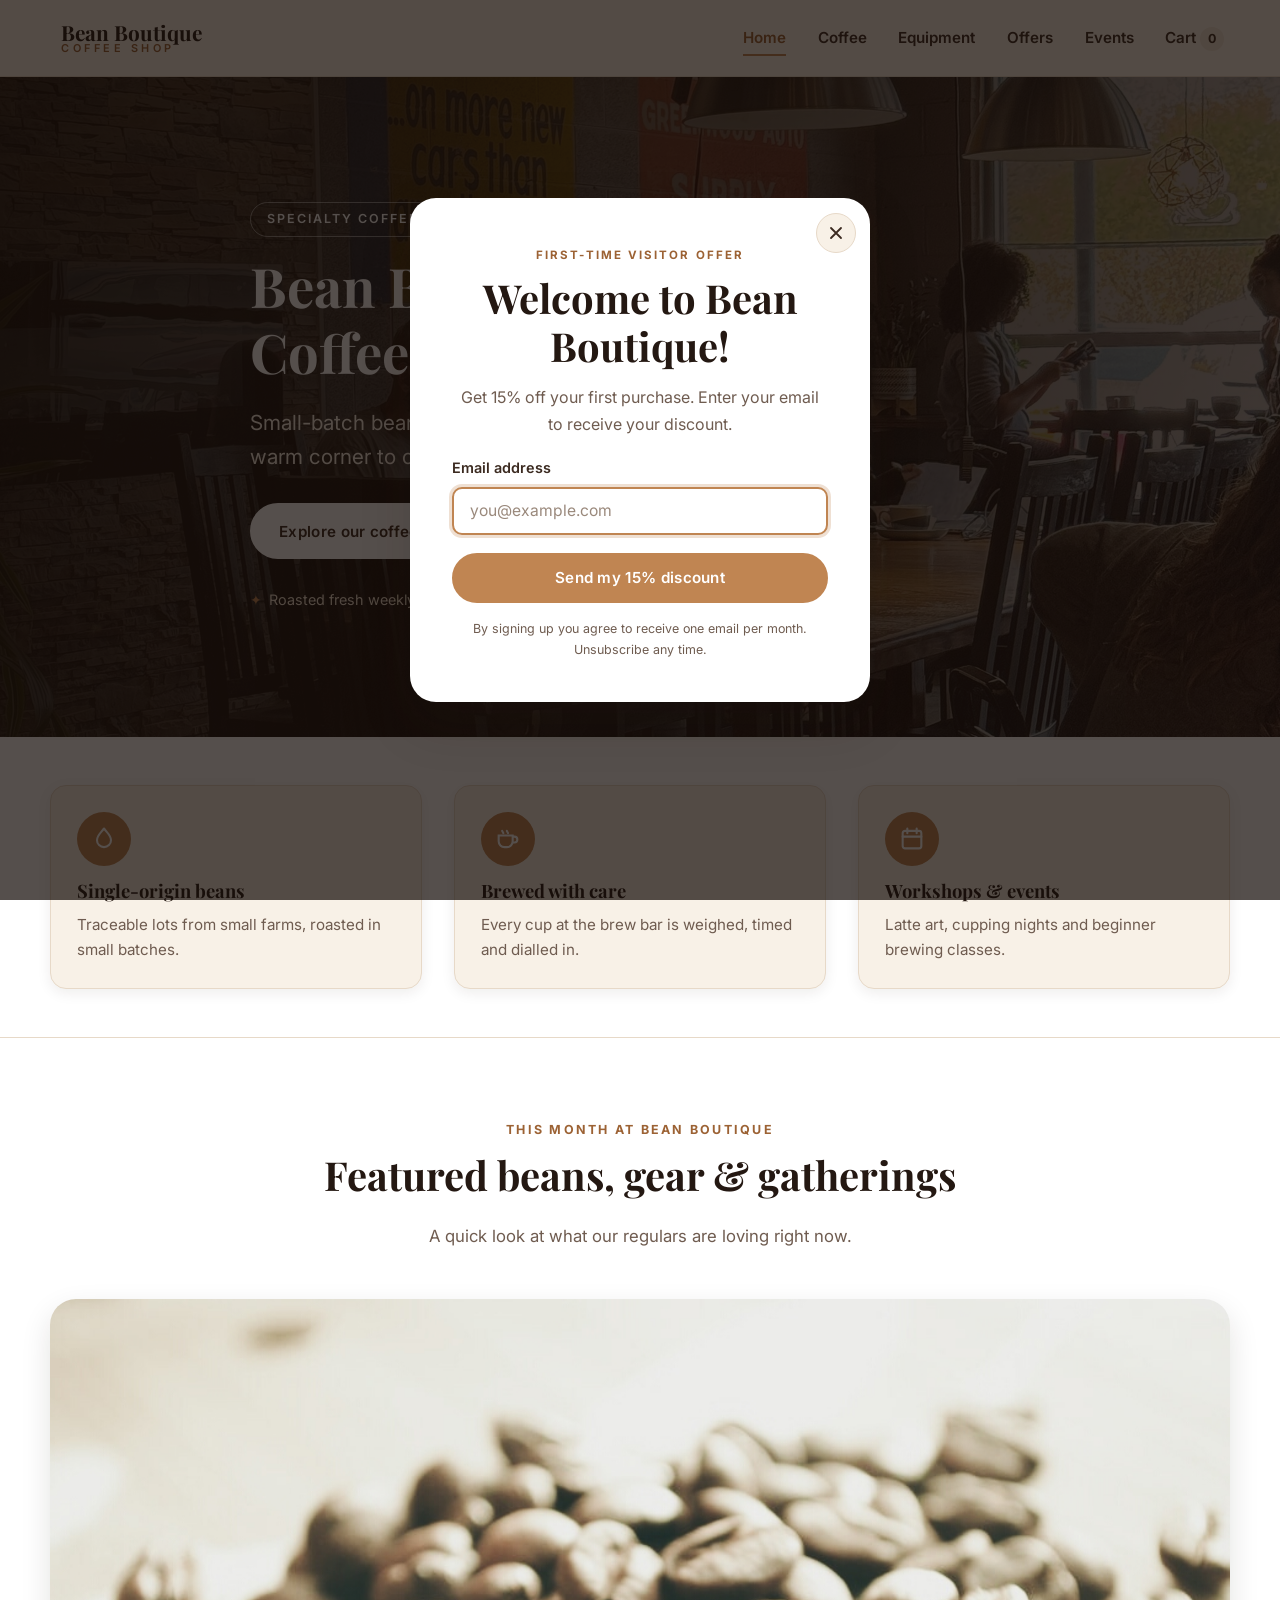
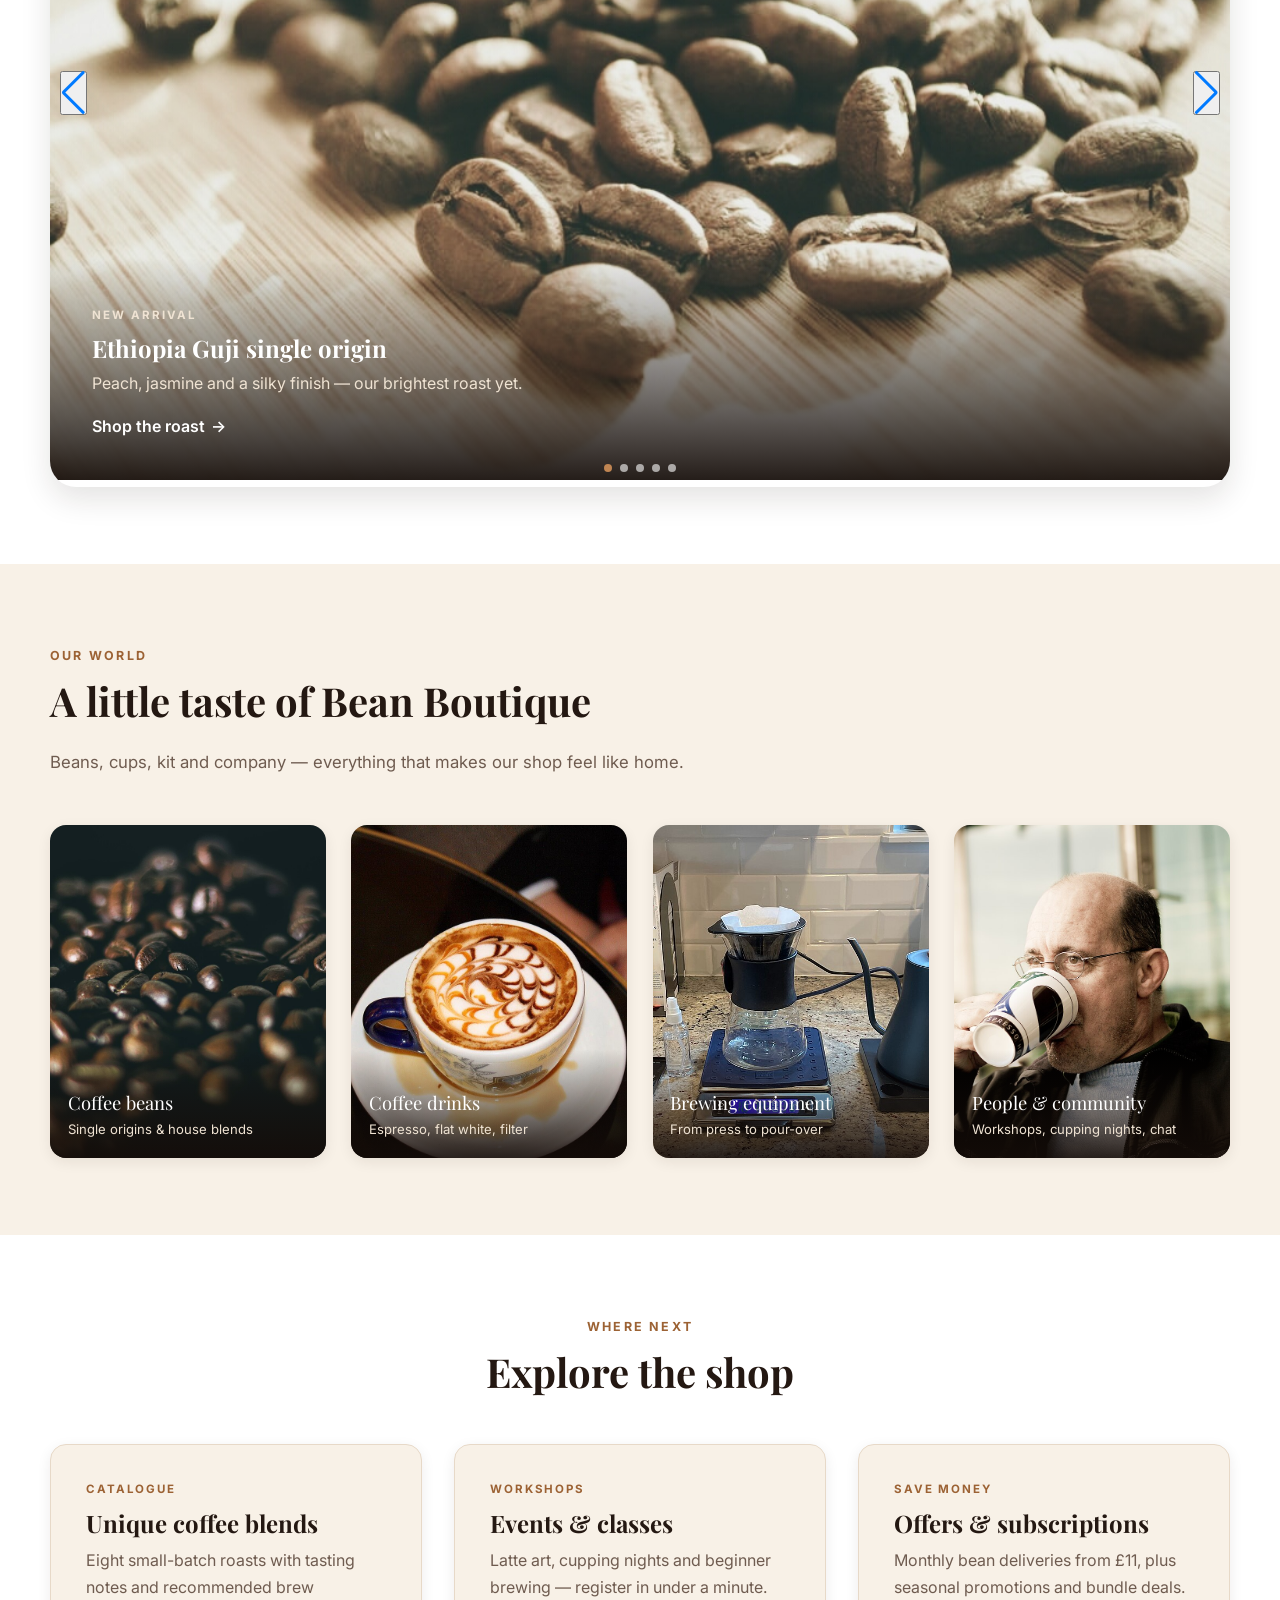
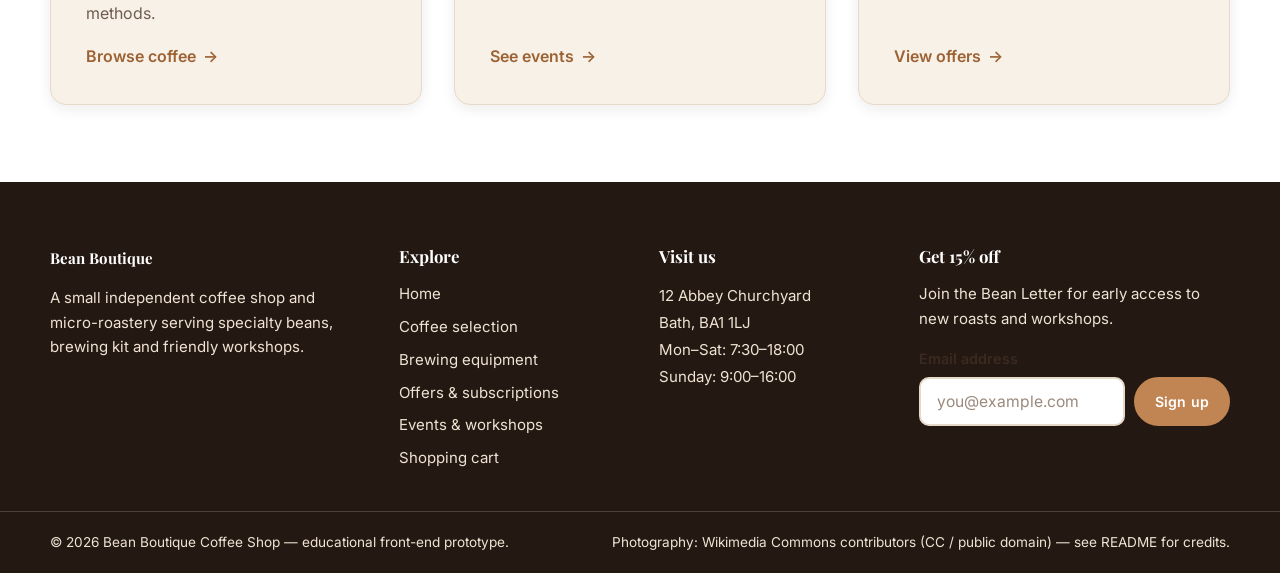
==== commit 893f80c8: "location_change" ====
--- a/index.html
+++ b/index.html
@@ -15,7 +15,7 @@
   <!-- Main external stylesheet (linked by every page) -->
   <link rel="stylesheet" href="css/styles.css">
 
-  <!-- Plugin 1: Swiper.js — featured products/events slideshow on the home page -->
+  <!-- Plugin 1: Swiper.js -->
   <link rel="stylesheet" href="plugins/swiper/swiper-bundle.min.css">
 </head>
 <body class="page-home">
@@ -28,11 +28,11 @@
     <div class="container header-inner">
       <a class="brand" href="index.html">
         <span class="brand-mark" aria-hidden="true">
-          <svg viewBox="0 0 40 40" width="34" height="34" focusable="false">
+          <!-- <svg viewBox="0 0 40 40" width="34" height="34" focusable="false">
             <circle cx="20" cy="20" r="19" fill="#c08552"></circle>
             <ellipse cx="20" cy="20" rx="9" ry="14" fill="#f8f1e7" transform="rotate(-35 20 20)"></ellipse>
             <path d="M13 27 C18 21, 22 19, 27 13" stroke="#5c3d2e" stroke-width="2.4" fill="none" stroke-linecap="round"></path>
-          </svg>
+          </svg> -->
         </span>
         <span class="brand-text">
           <span class="brand-name">Bean Boutique</span>
@@ -64,7 +64,6 @@
 
   <main id="main-content">
 
-    <!-- ============================ HERO ============================ -->
     <section class="hero" aria-labelledby="hero-title">
       <div class="container hero-inner">
         <p class="hero-eyebrow">Specialty coffee roastery &amp; brew bar</p>
@@ -194,7 +193,6 @@
       </div>
     </section>
 
-    <!-- ===================== VISUAL SHOWCASE ===================== -->
     <section class="section showcase" aria-labelledby="showcase-title">
       <div class="container">
         <header class="section-header">
@@ -358,7 +356,7 @@
 
   <!-- Plugin 1: Swiper.js (local copy) -->
   <script src="plugins/swiper/swiper-bundle.min.js"></script>
-  <!-- Site script (all custom JavaScript lives here) -->
+  <!-- Site script (all custom JavaScript) -->
   <script src="js/script.js"></script>
 </body>
 </html>
--- a/css/styles.css
+++ b/css/styles.css
@@ -1749,6 +1749,14 @@
   min-height: 380px;
 }
 
+#shop-map iframe {
+  display: block;
+  width: 100%;
+  height: 100%;
+  min-height: 380px;
+  border: 0;
+}
+
 #shop-map p {
   padding: 1.5rem;
   margin: 0;
@@ -2349,4 +2357,3 @@
 
 
 
-
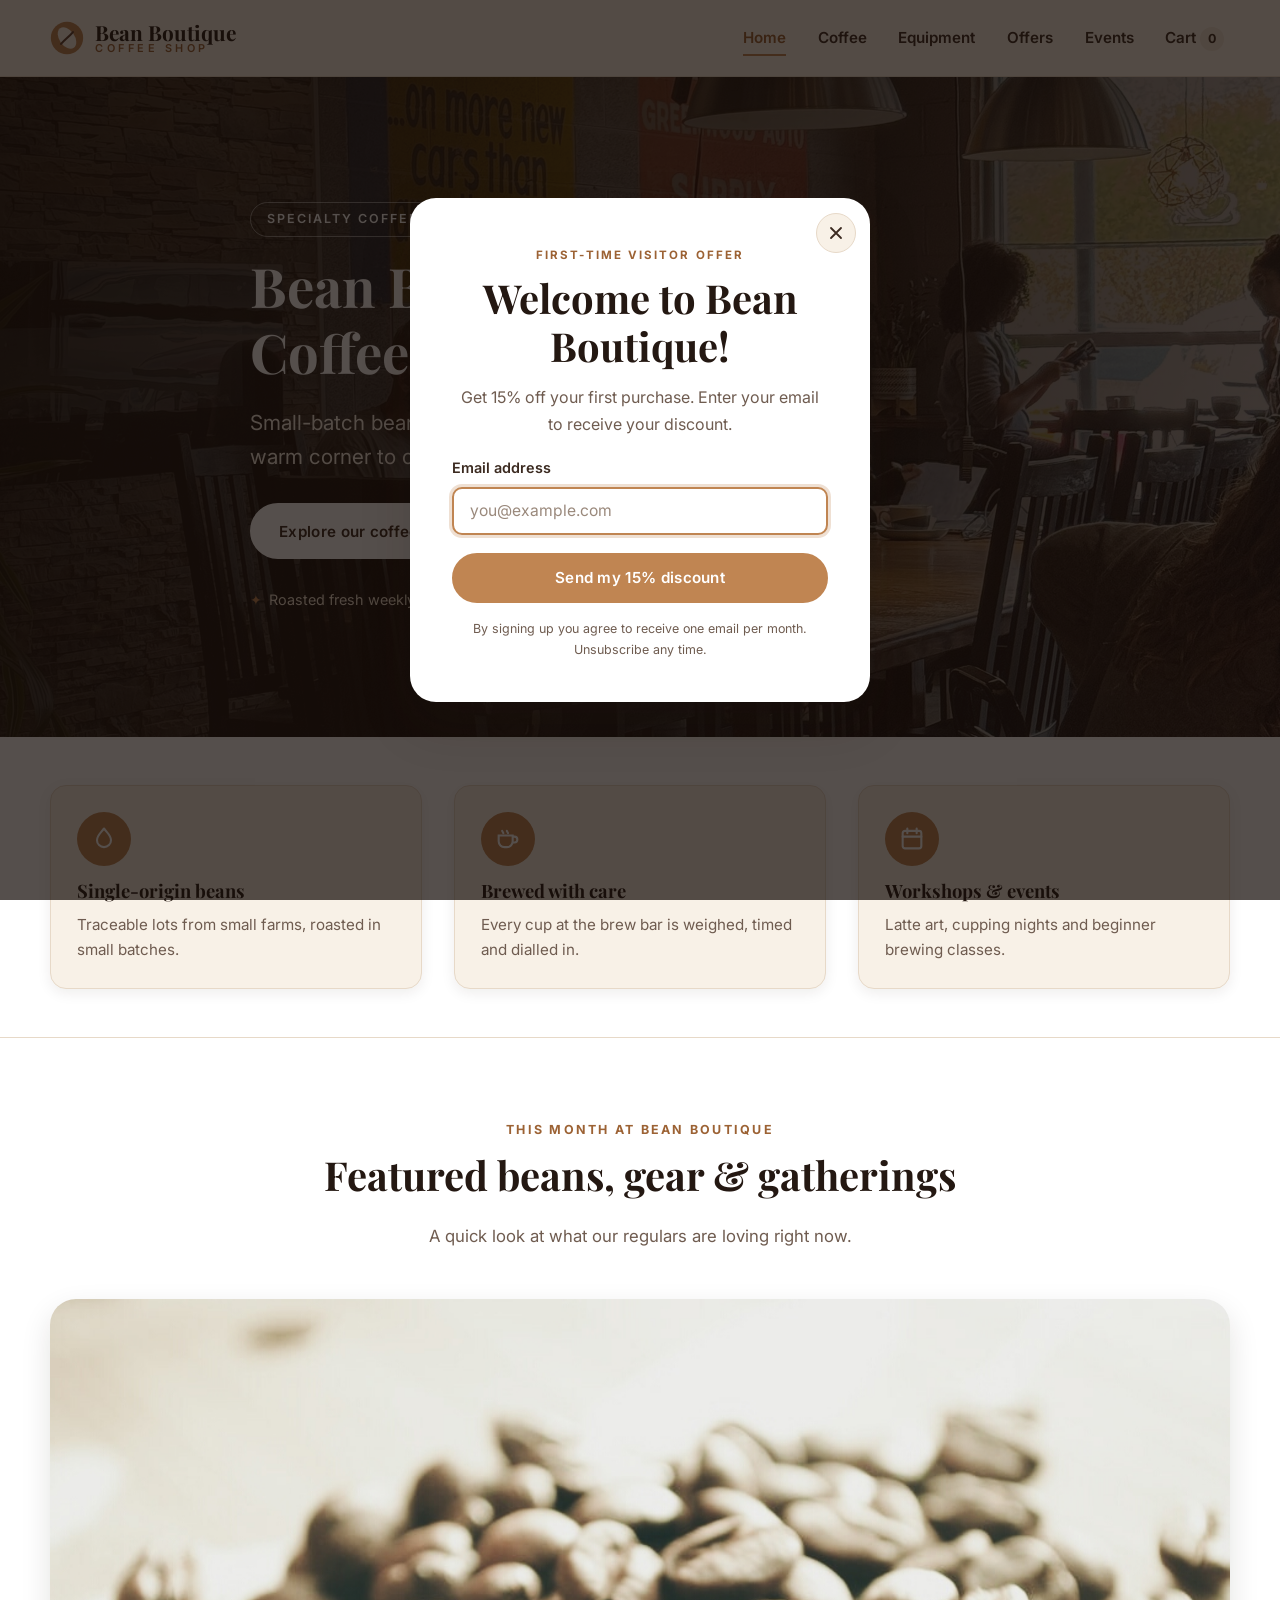
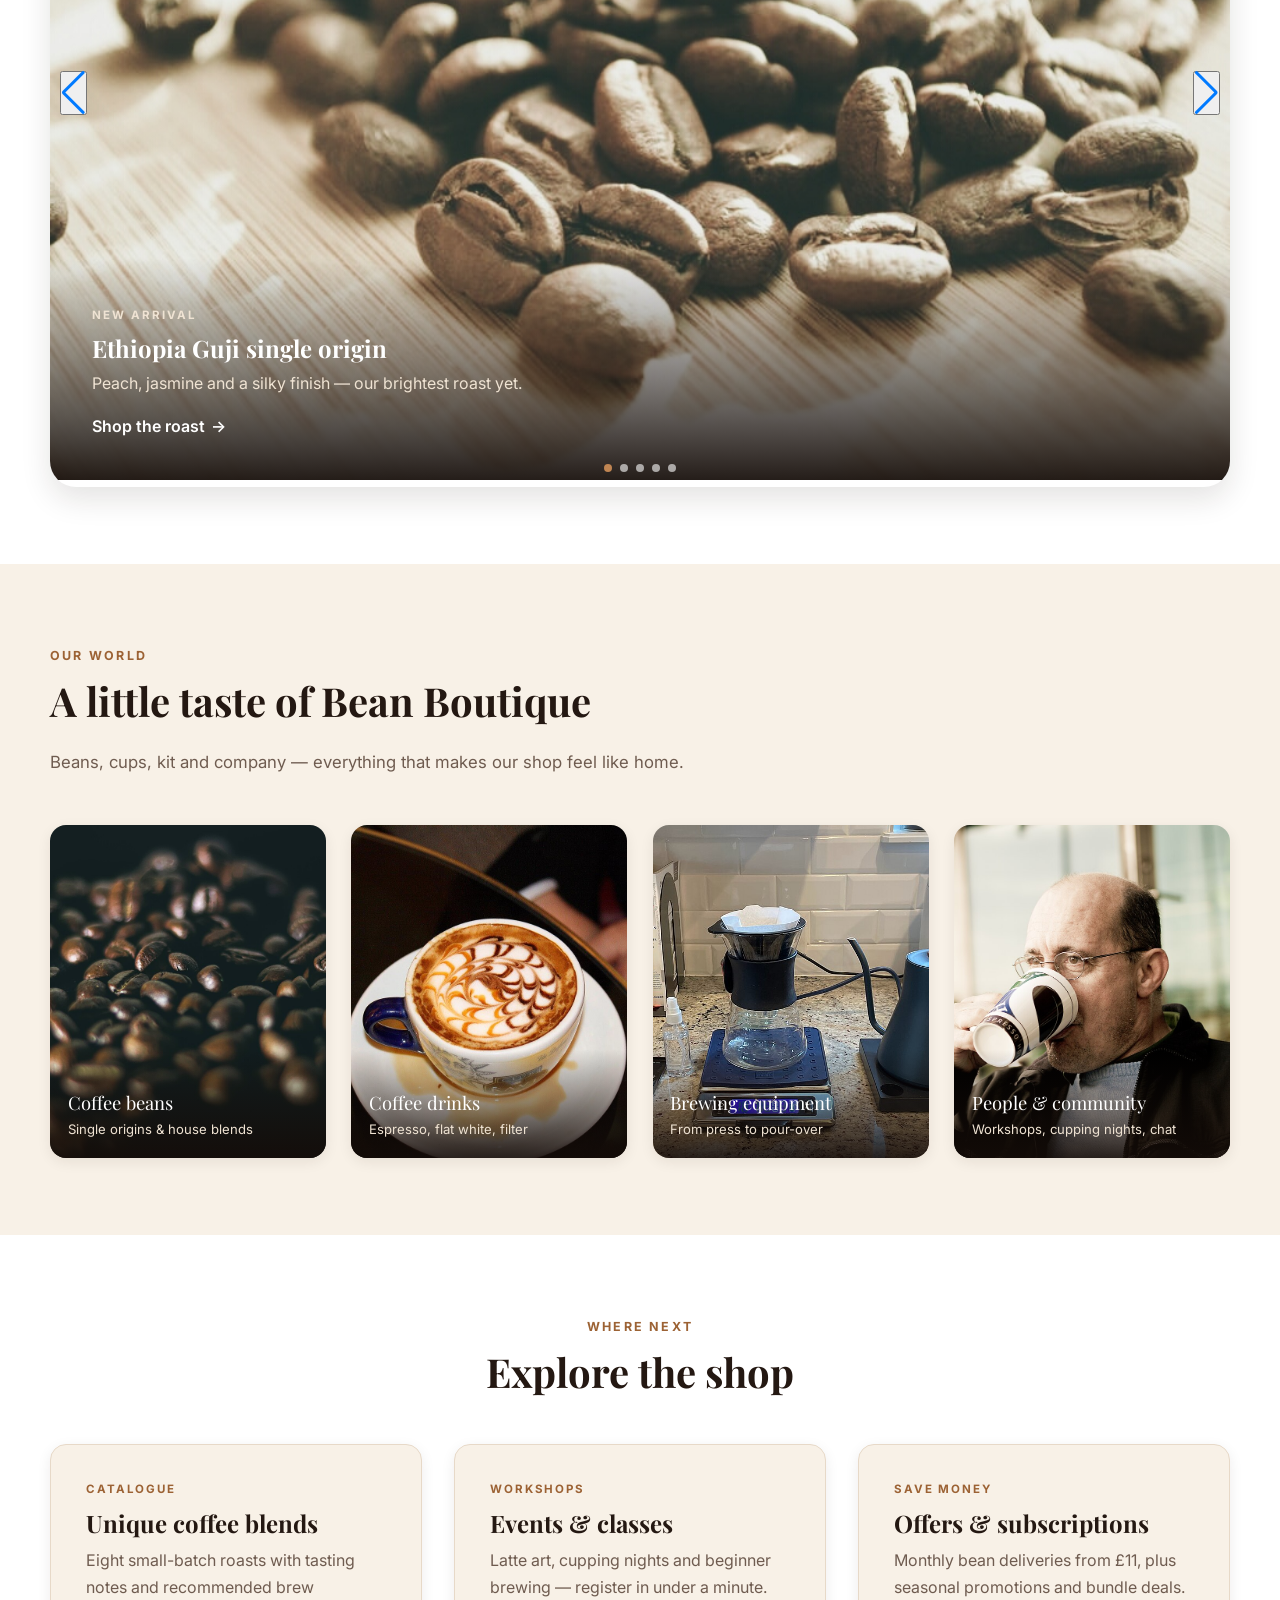
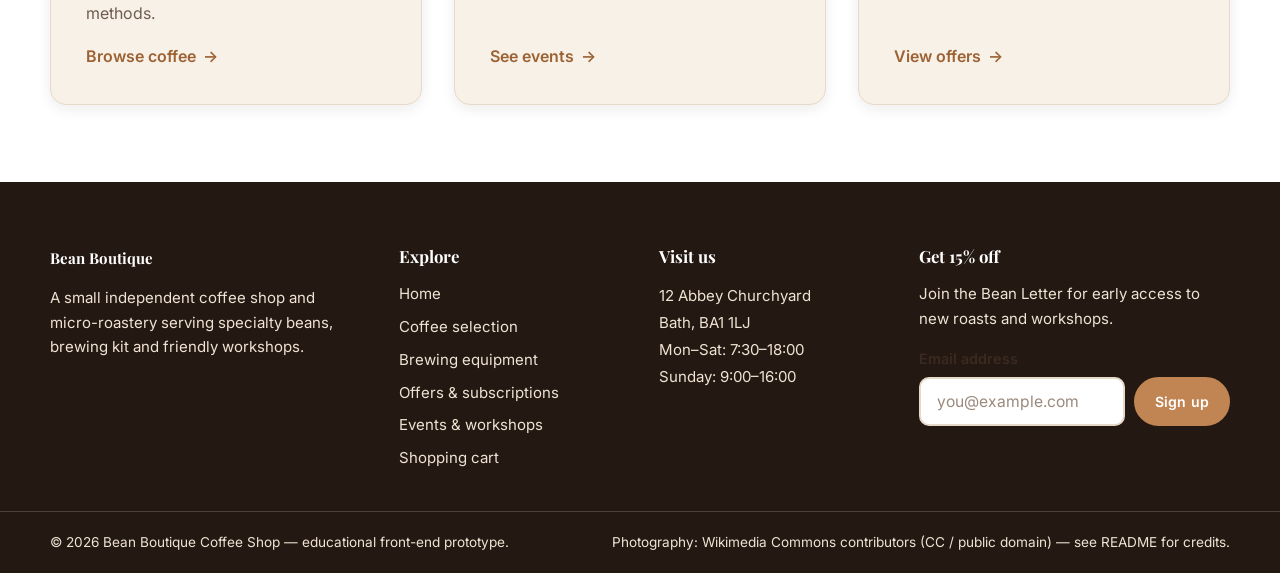
==== commit a7b73a25: "fix" ====
--- a/index.html
+++ b/index.html
@@ -28,11 +28,11 @@
     <div class="container header-inner">
       <a class="brand" href="index.html">
         <span class="brand-mark" aria-hidden="true">
-          <!-- <svg viewBox="0 0 40 40" width="34" height="34" focusable="false">
+          <svg viewBox="0 0 40 40" width="34" height="34" focusable="false">
             <circle cx="20" cy="20" r="19" fill="#c08552"></circle>
             <ellipse cx="20" cy="20" rx="9" ry="14" fill="#f8f1e7" transform="rotate(-35 20 20)"></ellipse>
             <path d="M13 27 C18 21, 22 19, 27 13" stroke="#5c3d2e" stroke-width="2.4" fill="none" stroke-linecap="round"></path>
-          </svg> -->
+          </svg>
         </span>
         <span class="brand-text">
           <span class="brand-name">Bean Boutique</span>
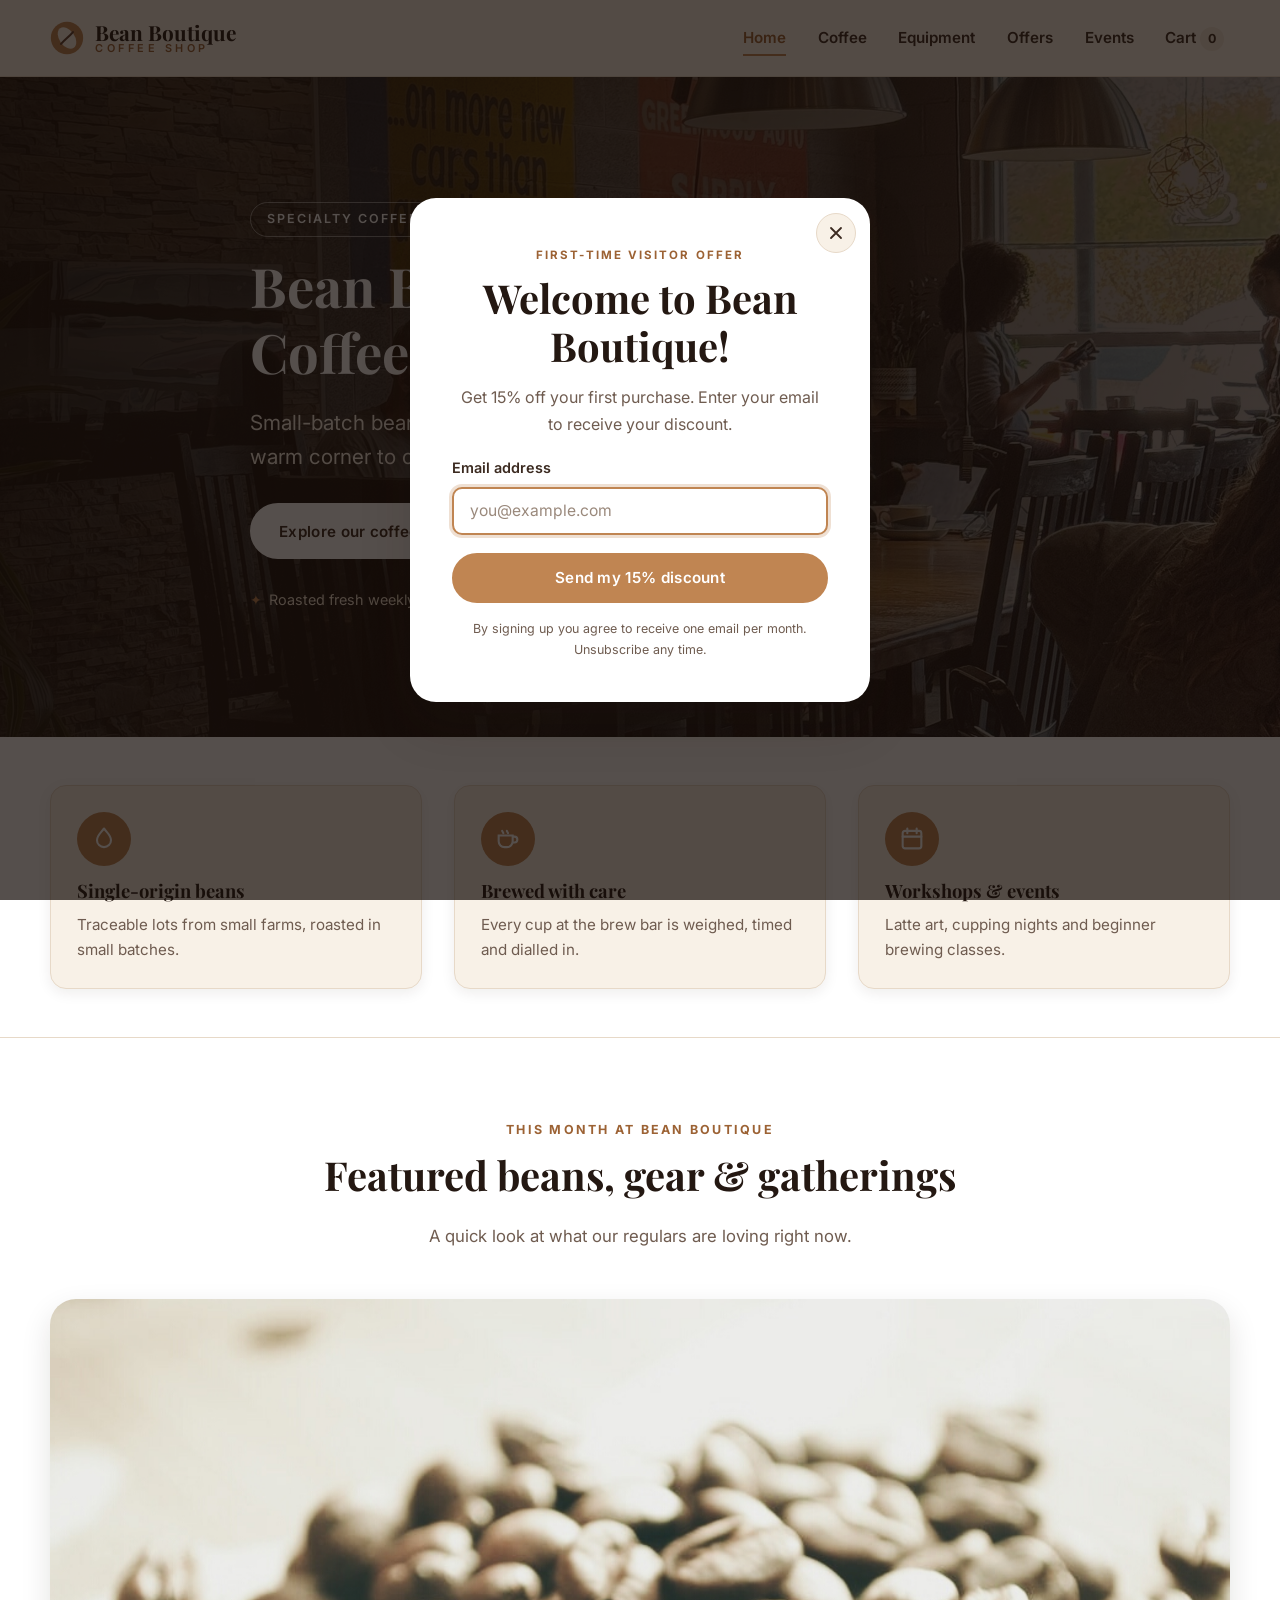
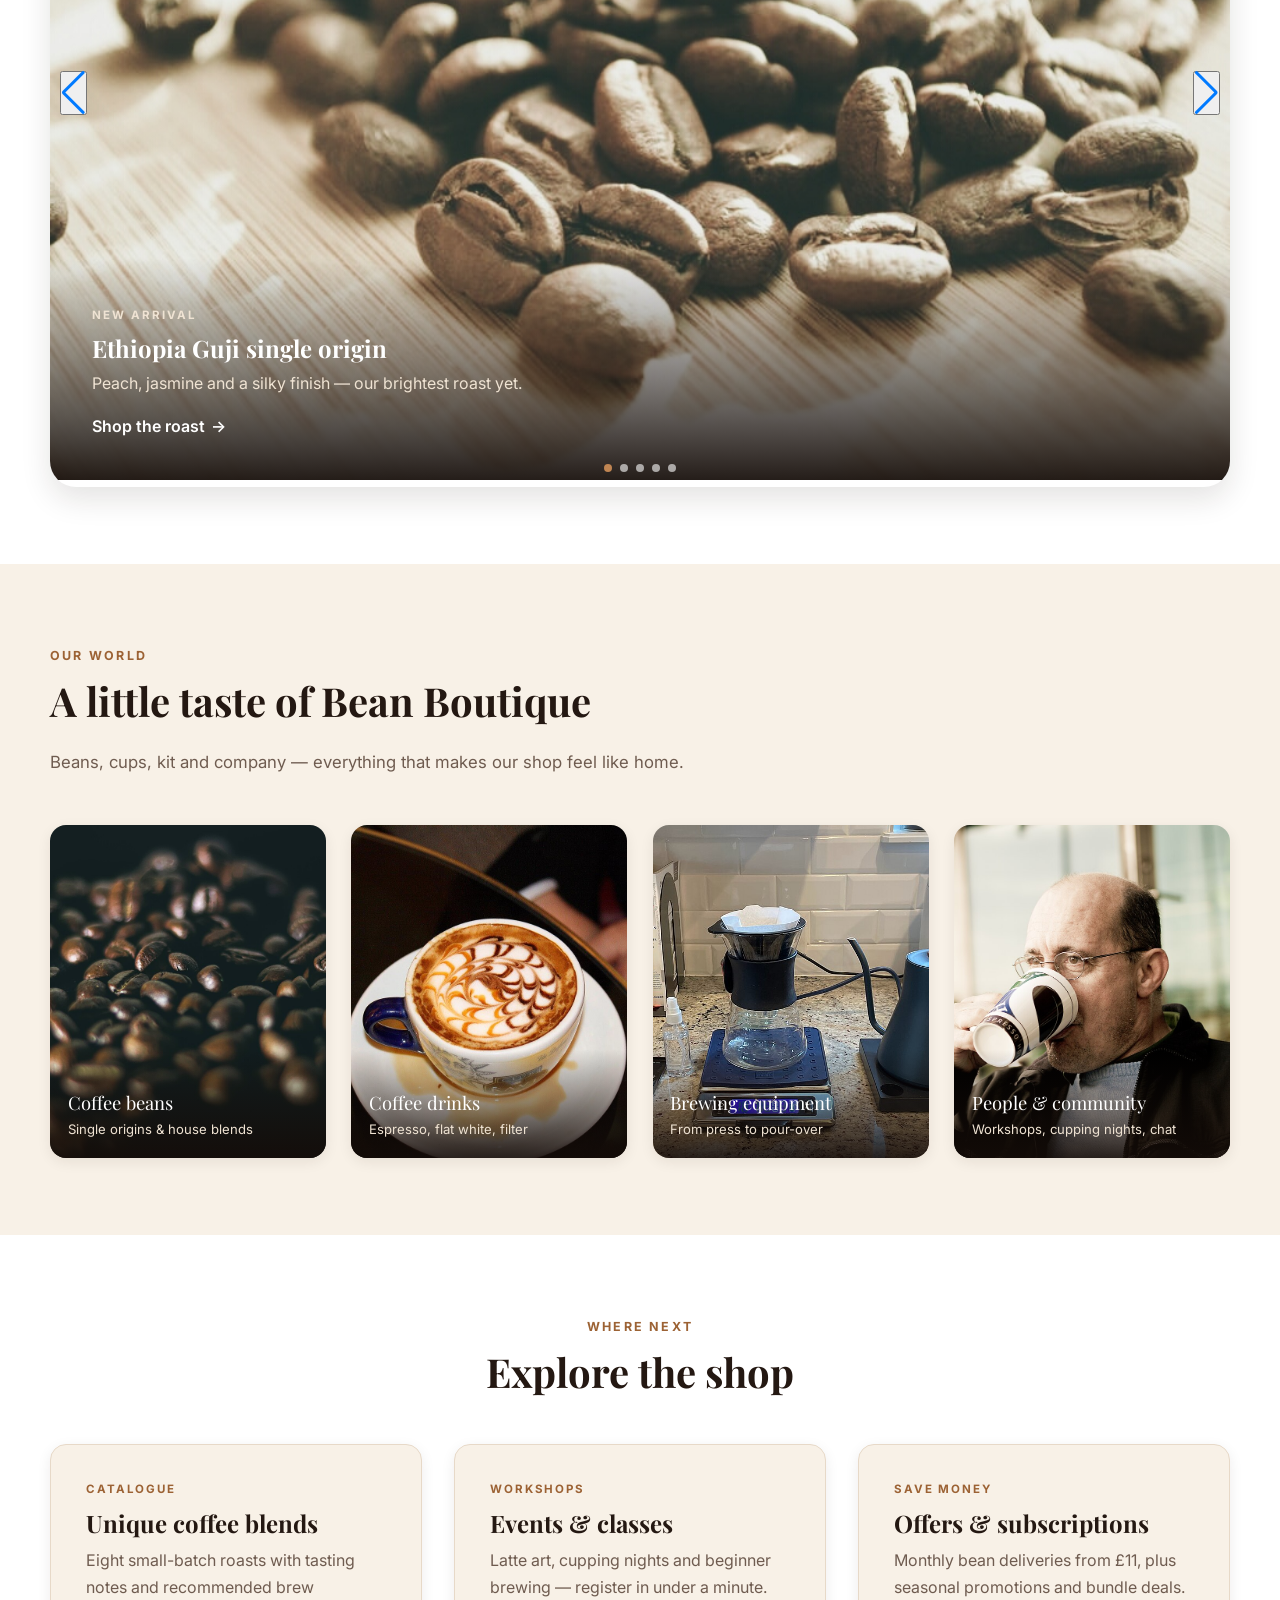
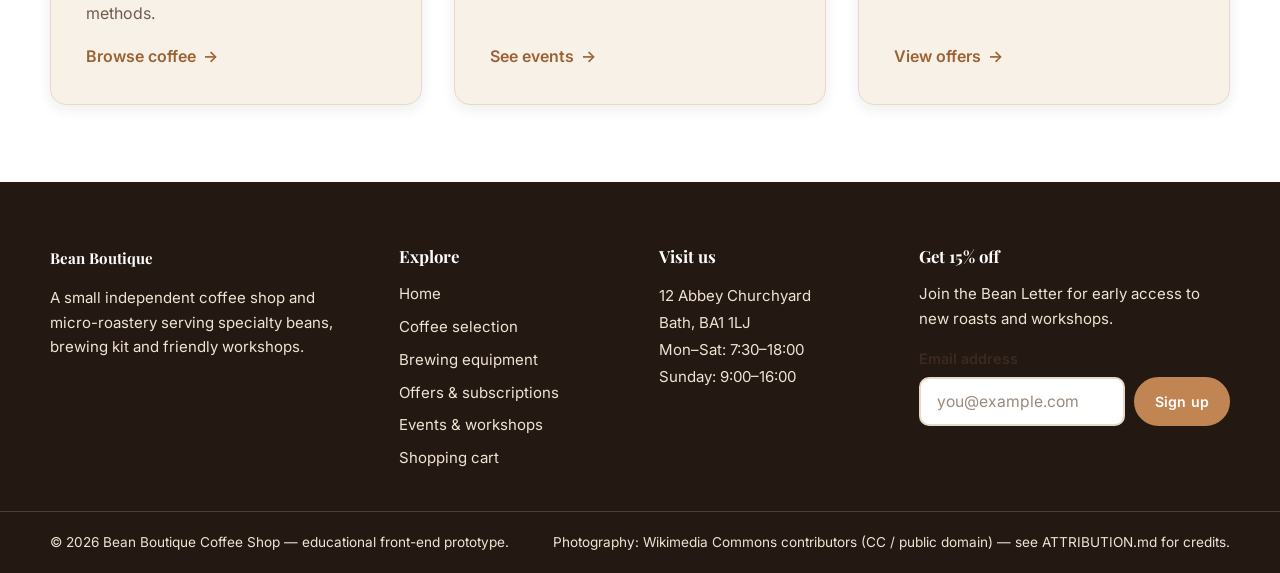
==== commit ec21ec6b: "version_1" ====
--- a/index.html
+++ b/index.html
@@ -121,7 +121,7 @@
           <p>A quick look at what our regulars are loving right now.</p>
         </header>
 
-        <div class="swiper featured-swiper" aria-label="Featured products and events slideshow">
+        <div class="swiper featured-swiper" role="region" aria-label="Featured products and events slideshow">
           <div class="swiper-wrapper">
 
             <div class="swiper-slide">
@@ -323,7 +323,7 @@
       <div class="container">
         <p>
           <span>&copy; <span data-current-year>2026</span> Bean Boutique Coffee Shop — educational front-end prototype.</span>
-          <span>Photography: Wikimedia Commons contributors (CC / public domain) — see README for credits.</span>
+          <span>Photography: Wikimedia Commons contributors (CC / public domain) — see ATTRIBUTION.md for credits.</span>
         </p>
       </div>
     </div>
@@ -361,5 +361,3 @@
 </body>
 </html>
 
-
-
--- a/css/styles.css
+++ b/css/styles.css
@@ -1,29 +1,5 @@
-/* ==========================================================================
-   Bean Boutique Coffee Shop — main stylesheet
-   NCC Education Level 4 Front End Web Development assignment
-   Original design built from scratch (no template).
-
-   Contents
-   1.  Design tokens
-   2.  Reset and base styles
-   3.  Utilities (layout, headings, accessibility helpers)
-   4.  Buttons
-   5.  Header and navigation (responsive)
-   6.  Footer
-   7.  Hero section (home page)
-   8.  Home page content sections (values, slideshow, showcase, teasers)
-   9.  First-visit welcome modal
-   10. Inner page headers
-   11. Coffee page: search, filters, product cards
-   12. Equipment page cards
-   13. Cart page
-   14. Events page (event cards, registration form, map)
-   15. Offers page (offer cards, pricing cards)
-   16. Forms (shared)
-   17. Alerts, toast messages
-   18. Responsive media queries
-   19. Motion preferences (accessibility)
-   ========================================================================== */
+/*    Bean Boutique Coffee Shop — main stylesheet
+   NCC Education Level 4 Front End Web Development assignment. */
 
 /* --------------------------------------------------------------------------
    1. Design tokens
